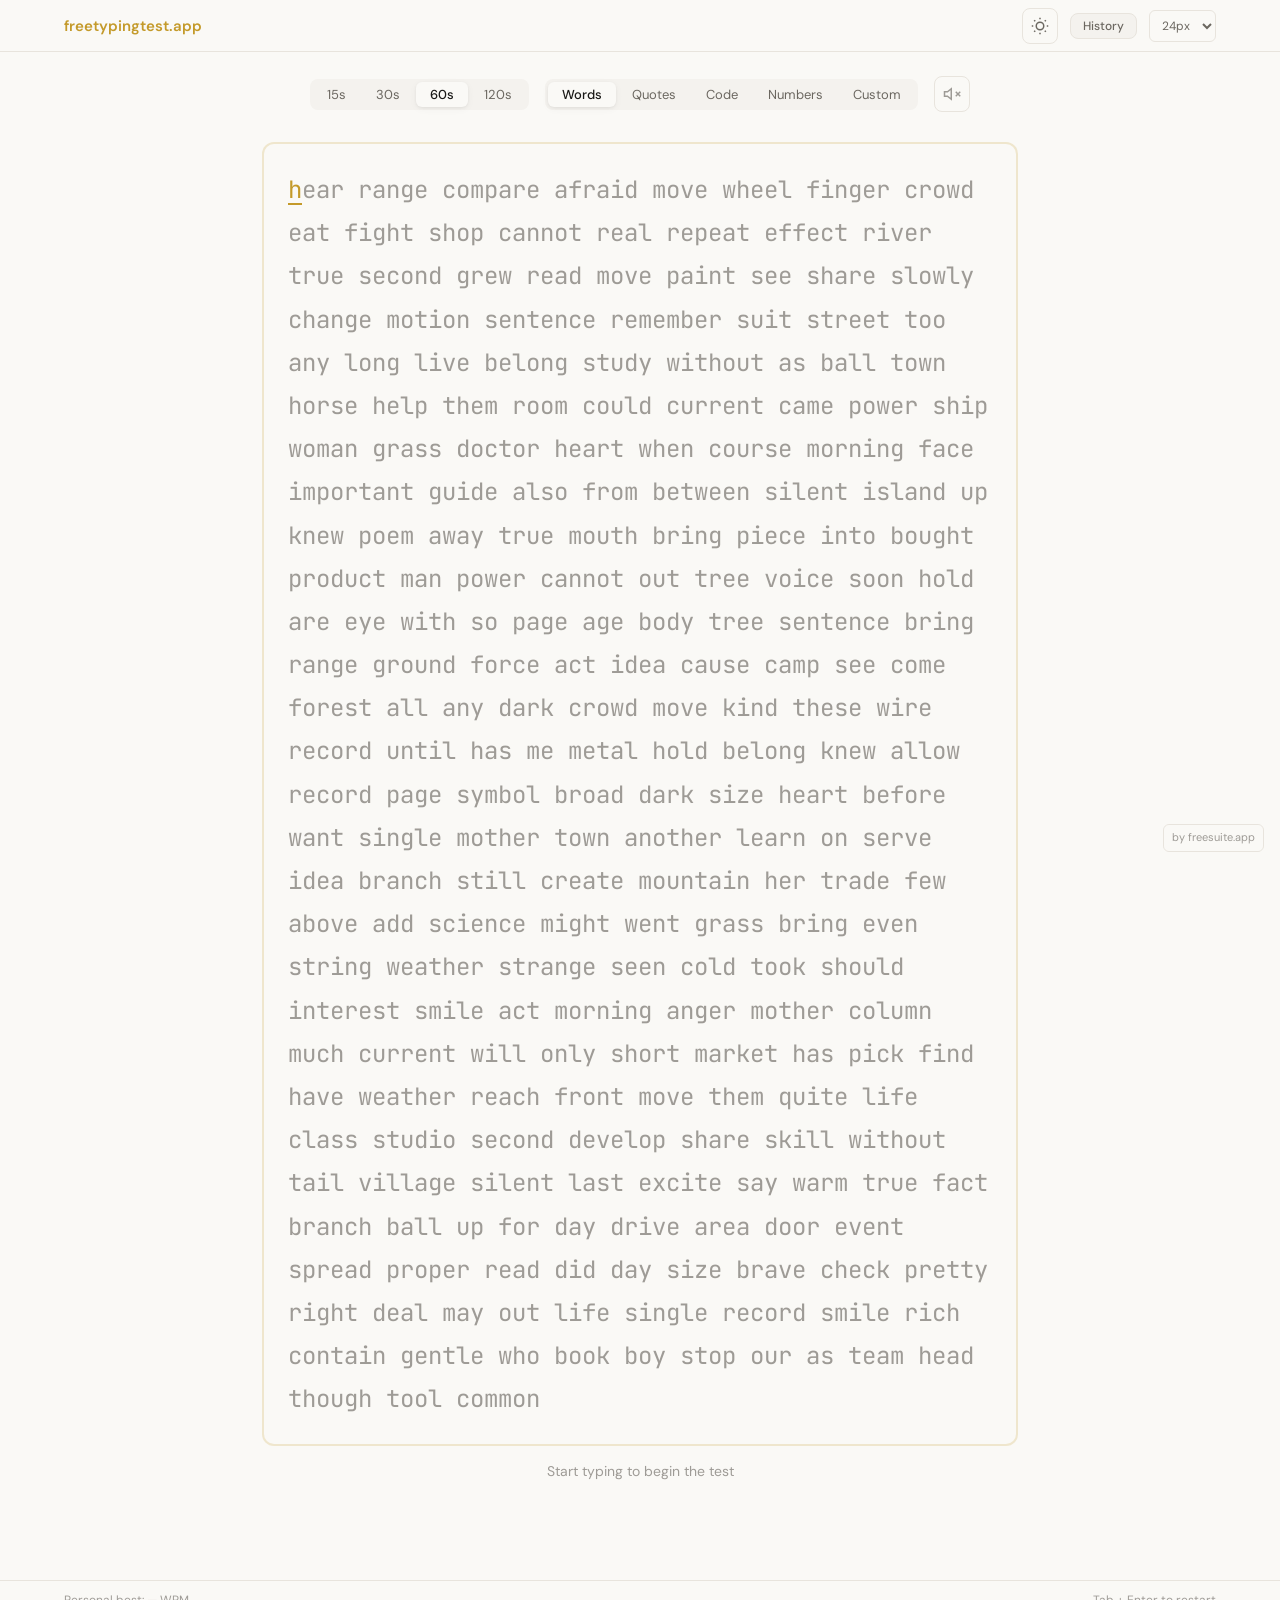
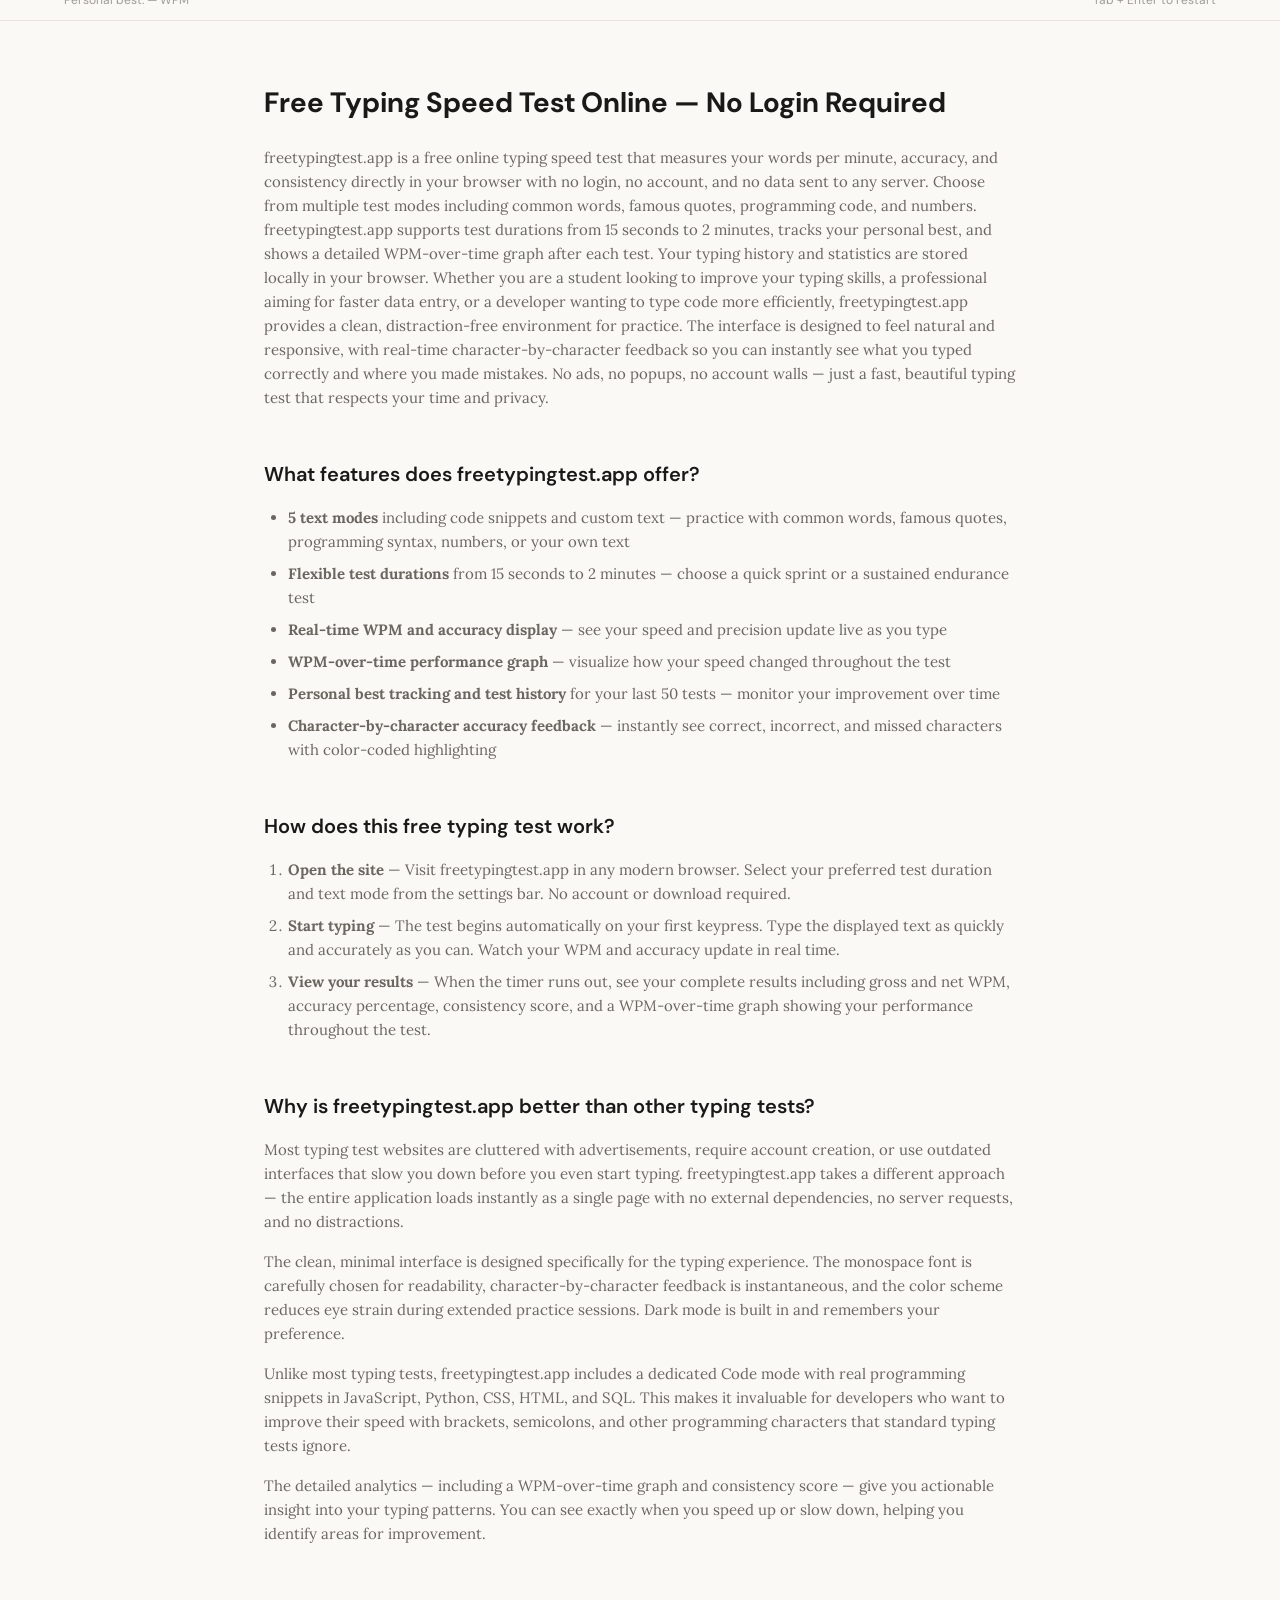
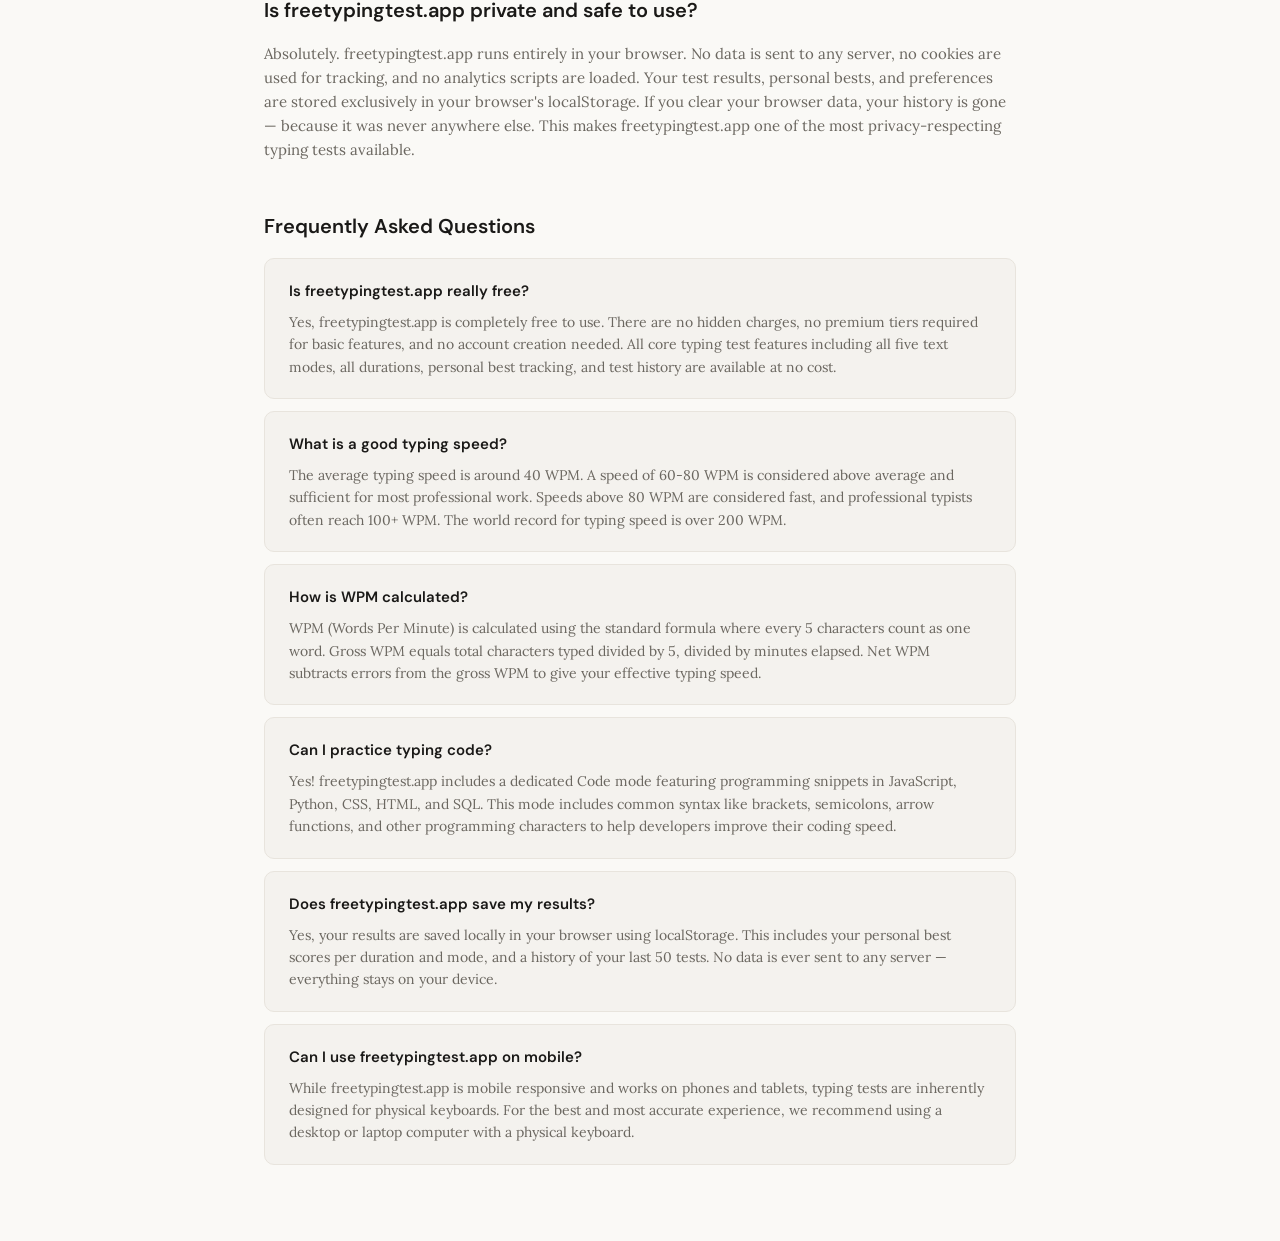
==== index.html @ 7c699f8e "Build freetypingtest.app — free typing speed test web app Complete single-page typing test app with:" ====
<!DOCTYPE html>
<html lang="en">
<head>
<meta charset="UTF-8">
<meta name="viewport" content="width=device-width, initial-scale=1.0">
<title>Free Typing Speed Test Online - No Login Required | freetypingtest.app</title>
<meta name="description" content="Free online typing speed test. Measure WPM, accuracy, and consistency. Multiple modes, detailed stats. No login, no tracking. freetypingtest.app">
<meta name="theme-color" content="#C49A2A">
<meta property="og:title" content="Free Typing Speed Test Online | freetypingtest.app">
<meta property="og:description" content="Free online typing speed test. Measure WPM, accuracy, and consistency. Multiple modes, detailed stats. No login, no tracking.">
<meta property="og:image" content="/og-image.svg">
<meta property="og:url" content="https://freetypingtest.app">
<meta property="og:type" content="website">
<meta name="twitter:card" content="summary_large_image">
<link rel="canonical" href="https://freetypingtest.app">
<link rel="manifest" href="/manifest.json">
<link rel="preconnect" href="https://fonts.googleapis.com">
<link rel="preconnect" href="https://fonts.gstatic.com" crossorigin>
<link href="https://fonts.googleapis.com/css2?family=DM+Sans:wght@400;500;600;700&family=JetBrains+Mono:wght@400;500&family=Lora:wght@400;500;600&display=swap" rel="stylesheet">
<link rel="stylesheet" href="style.css">
<script type="application/ld+json">
{
  "@context": "https://schema.org",
  "@type": "SoftwareApplication",
  "name": "freetypingtest.app",
  "applicationCategory": "EducationalApplication",
  "operatingSystem": "Web",
  "offers": { "@type": "Offer", "price": "0", "priceCurrency": "USD" },
  "description": "Free online typing speed test. Measure WPM, accuracy, and consistency. Multiple modes, detailed stats. No login, no tracking.",
  "url": "https://freetypingtest.app"
}
</script>
<script type="application/ld+json">
{
  "@context": "https://schema.org",
  "@type": "FAQPage",
  "mainEntity": [
    {
      "@type": "Question",
      "name": "Is freetypingtest.app really free?",
      "acceptedAnswer": {
        "@type": "Answer",
        "text": "Yes, freetypingtest.app is completely free to use. There are no hidden charges, no premium tiers required for basic features, and no account creation needed. All core typing test features including all five text modes, all durations, personal best tracking, and test history are available at no cost."
      }
    },
    {
      "@type": "Question",
      "name": "What is a good typing speed?",
      "acceptedAnswer": {
        "@type": "Answer",
        "text": "The average typing speed is around 40 WPM. A speed of 60-80 WPM is considered above average and sufficient for most professional work. Speeds above 80 WPM are considered fast, and professional typists often reach 100+ WPM. The world record for typing speed is over 200 WPM."
      }
    },
    {
      "@type": "Question",
      "name": "How is WPM calculated?",
      "acceptedAnswer": {
        "@type": "Answer",
        "text": "WPM (Words Per Minute) is calculated using the standard formula where every 5 characters count as one word. Gross WPM equals total characters typed divided by 5, divided by minutes elapsed. Net WPM subtracts errors from the gross WPM to give your effective typing speed."
      }
    },
    {
      "@type": "Question",
      "name": "Can I practice typing code?",
      "acceptedAnswer": {
        "@type": "Answer",
        "text": "Yes! freetypingtest.app includes a dedicated Code mode featuring programming snippets in JavaScript, Python, CSS, HTML, and SQL. This mode includes common syntax like brackets, semicolons, arrow functions, and other programming characters to help developers improve their coding speed."
      }
    },
    {
      "@type": "Question",
      "name": "Does freetypingtest.app save my results?",
      "acceptedAnswer": {
        "@type": "Answer",
        "text": "Yes, your results are saved locally in your browser using localStorage. This includes your personal best scores per duration and mode, and a history of your last 50 tests. No data is ever sent to any server — everything stays on your device."
      }
    },
    {
      "@type": "Question",
      "name": "Can I use freetypingtest.app on mobile?",
      "acceptedAnswer": {
        "@type": "Answer",
        "text": "While freetypingtest.app is mobile responsive and works on phones and tablets, typing tests are inherently designed for physical keyboards. For the best and most accurate experience, we recommend using a desktop or laptop computer with a physical keyboard."
      }
    }
  ]
}
</script>
<script type="application/ld+json">
{
  "@context": "https://schema.org",
  "@type": "BreadcrumbList",
  "itemListElement": [
    { "@type": "ListItem", "position": 1, "name": "Home", "item": "https://freetypingtest.app" }
  ]
}
</script>
</head>
<body>
<!-- Header -->
<header class="header">
  <div class="header-inner">
    <div class="header-left">
      <span class="brand">freetypingtest.app</span>
    </div>
    <div class="header-right">
      <button class="theme-toggle" id="themeToggle" aria-label="Toggle dark mode">
        <svg class="icon-sun" width="18" height="18" viewBox="0 0 24 24" fill="none" stroke="currentColor" stroke-width="2"><circle cx="12" cy="12" r="5"/><line x1="12" y1="1" x2="12" y2="3"/><line x1="12" y1="21" x2="12" y2="23"/><line x1="4.22" y1="4.22" x2="5.64" y2="5.64"/><line x1="18.36" y1="18.36" x2="19.78" y2="19.78"/><line x1="1" y1="12" x2="3" y2="12"/><line x1="21" y1="12" x2="23" y2="12"/><line x1="4.22" y1="19.78" x2="5.64" y2="18.36"/><line x1="18.36" y1="5.64" x2="19.78" y2="4.22"/></svg>
        <svg class="icon-moon" width="18" height="18" viewBox="0 0 24 24" fill="none" stroke="currentColor" stroke-width="2"><path d="M21 12.79A9 9 0 1 1 11.21 3 7 7 0 0 0 21 12.79z"/></svg>
      </button>
      <button class="btn btn-secondary btn-sm" id="historyBtn">History</button>
      <div class="font-size-selector">
        <select id="fontSizeSelect" aria-label="Font size">
          <option value="18">18px</option>
          <option value="24" selected>24px</option>
          <option value="30">30px</option>
        </select>
      </div>
    </div>
  </div>
</header>

<!-- Main App -->
<main class="main-app" id="mainApp">
  <!-- Test Screen -->
  <div class="test-screen" id="testScreen">
    <!-- Settings Bar -->
    <div class="settings-bar">
      <div class="settings-row">
        <div class="segmented-control" id="durationControl" data-setting="duration">
          <button class="seg-btn" data-value="15">15s</button>
          <button class="seg-btn" data-value="30">30s</button>
          <button class="seg-btn active" data-value="60">60s</button>
          <button class="seg-btn" data-value="120">120s</button>
        </div>
        <div class="segmented-control" id="modeControl" data-setting="mode">
          <button class="seg-btn active" data-value="words">Words</button>
          <button class="seg-btn" data-value="quotes">Quotes</button>
          <button class="seg-btn" data-value="code">Code</button>
          <button class="seg-btn" data-value="numbers">Numbers</button>
          <button class="seg-btn" data-value="custom">Custom</button>
        </div>
        <button class="sound-toggle" id="soundToggle" aria-label="Toggle sound">
          <svg class="icon-sound-off" width="18" height="18" viewBox="0 0 24 24" fill="none" stroke="currentColor" stroke-width="2"><polygon points="11 5 6 9 2 9 2 15 6 15 11 19 11 5"/><line x1="23" y1="9" x2="17" y2="15"/><line x1="17" y1="9" x2="23" y2="15"/></svg>
          <svg class="icon-sound-on" width="18" height="18" viewBox="0 0 24 24" fill="none" stroke="currentColor" stroke-width="2"><polygon points="11 5 6 9 2 9 2 15 6 15 11 19 11 5"/><path d="M19.07 4.93a10 10 0 0 1 0 14.14"/><path d="M15.54 8.46a5 5 0 0 1 0 7.07"/></svg>
        </button>
      </div>
    </div>

    <!-- Custom Text Input -->
    <div class="custom-text-area" id="customTextArea" style="display:none">
      <textarea id="customTextInput" placeholder="Paste or type your custom text here..." rows="4"></textarea>
      <button class="btn btn-primary btn-sm" id="customStartBtn">Start with Custom Text</button>
    </div>

    <!-- Typing Area -->
    <div class="typing-container" id="typingContainer">
      <div class="typing-area" id="typingArea" tabindex="0">
        <div class="text-display" id="textDisplay"></div>
        <div class="focus-hint" id="focusHint">Click here or start typing</div>
      </div>
      <input type="text" id="hiddenInput" class="hidden-input" autocomplete="off" autocorrect="off" autocapitalize="off" spellcheck="false">
    </div>

    <!-- Start Prompt -->
    <div class="start-prompt" id="startPrompt">Start typing to begin the test</div>

    <!-- Live Stats -->
    <div class="live-stats" id="liveStats">
      <div class="live-stat">
        <span class="live-stat-value" id="liveWpm">0</span>
        <span class="live-stat-label">WPM</span>
      </div>
      <div class="live-stat">
        <span class="live-stat-value" id="liveAccuracy">100</span>
        <span class="live-stat-label">Accuracy</span>
      </div>
      <div class="live-stat">
        <span class="live-stat-value" id="liveTimer">60</span>
        <span class="live-stat-label">Time</span>
      </div>
    </div>
  </div>

  <!-- Results Screen -->
  <div class="results-screen" id="resultsScreen" style="display:none">
    <div class="results-inner">
      <div class="results-main">
        <span class="results-wpm" id="resultsWpm">0</span>
        <span class="results-wpm-label">words per minute</span>
      </div>
      <div class="personal-best-indicator" id="personalBestIndicator" style="display:none"></div>
      <div class="stats-grid">
        <div class="stat-card">
          <span class="stat-value" id="resultNetWpm">0</span>
          <span class="stat-label">Net WPM</span>
        </div>
        <div class="stat-card">
          <span class="stat-value" id="resultAccuracy">0%</span>
          <span class="stat-label">Accuracy</span>
        </div>
        <div class="stat-card">
          <span class="stat-value" id="resultCorrect">0</span>
          <span class="stat-label">Correct</span>
        </div>
        <div class="stat-card">
          <span class="stat-value" id="resultIncorrect">0</span>
          <span class="stat-label">Incorrect</span>
        </div>
        <div class="stat-card">
          <span class="stat-value" id="resultConsistency">0%</span>
          <span class="stat-label">Consistency</span>
        </div>
        <div class="stat-card">
          <span class="stat-value" id="resultDurationMode">60s · Words</span>
          <span class="stat-label">Duration · Mode</span>
        </div>
      </div>
      <div class="chart-container">
        <div class="chart-title">WPM Over Time</div>
        <svg id="wpmChart" class="wpm-chart" viewBox="0 0 600 200"></svg>
      </div>
      <div id="upgrade-prompt" class="upgrade-prompt">
        <div class="upgrade-title">&#128274; Advanced Typing Analytics</div>
        <div class="upgrade-desc">Track your progress over time with detailed charts, per-key heatmaps, speed curves, and personalized practice lessons</div>
        <a class="upgrade-link" href="https://freesuite.app" target="_blank" rel="noopener">Unlock with freesuite.app · $2.88/mo</a>
      </div>
      <div class="results-actions">
        <button class="btn btn-primary" id="restartBtn">Restart</button>
        <button class="btn btn-secondary" id="shareBtn">Share Result</button>
        <button class="btn btn-secondary" id="viewHistoryBtn">View History</button>
      </div>
      <div class="restart-hint">Press Tab + Enter to restart</div>
    </div>
  </div>
</main>

<!-- History Drawer -->
<div class="history-overlay" id="historyOverlay"></div>
<div class="history-drawer" id="historyDrawer">
  <div class="drawer-header">
    <h2 class="drawer-title">History</h2>
    <button class="drawer-close" id="drawerClose" aria-label="Close">&times;</button>
  </div>
  <div class="drawer-tabs">
    <button class="drawer-tab active" data-tab="history">History</button>
    <button class="drawer-tab" data-tab="stats">Statistics</button>
  </div>
  <div class="drawer-content">
    <div class="drawer-panel" id="historyPanel">
      <div class="summary-stats" id="summaryStats"></div>
      <div class="history-list" id="historyList"></div>
      <button class="btn btn-secondary btn-sm clear-history-btn" id="clearHistoryBtn">Clear History</button>
    </div>
    <div class="drawer-panel" id="statsPanel" style="display:none">
      <div class="stats-dashboard" id="statsDashboard"></div>
    </div>
  </div>
</div>

<!-- Mobile Banner -->
<div class="mobile-banner" id="mobileBanner" style="display:none">
  <span>For the best experience, use a physical keyboard</span>
  <button class="mobile-banner-close" id="mobileBannerClose">&times;</button>
</div>

<!-- Toast -->
<div class="toast-container" id="toastContainer"></div>

<!-- Footer -->
<footer class="footer">
  <div class="footer-inner">
    <span class="footer-left" id="footerBest">Personal best: — WPM</span>
    <span class="footer-right">Tab + Enter to restart</span>
  </div>
</footer>

<!-- Suite Badge -->
<a class="suite-badge" href="https://freesuite.app" target="_blank" rel="noopener">by freesuite.app</a>

<!-- SEO Content -->
<section class="seo-content">
  <div class="seo-inner">
    <h1>Free Typing Speed Test Online — No Login Required</h1>
    <p>freetypingtest.app is a free online typing speed test that measures your words per minute, accuracy, and consistency directly in your browser with no login, no account, and no data sent to any server. Choose from multiple test modes including common words, famous quotes, programming code, and numbers. freetypingtest.app supports test durations from 15 seconds to 2 minutes, tracks your personal best, and shows a detailed WPM-over-time graph after each test. Your typing history and statistics are stored locally in your browser. Whether you are a student looking to improve your typing skills, a professional aiming for faster data entry, or a developer wanting to type code more efficiently, freetypingtest.app provides a clean, distraction-free environment for practice. The interface is designed to feel natural and responsive, with real-time character-by-character feedback so you can instantly see what you typed correctly and where you made mistakes. No ads, no popups, no account walls — just a fast, beautiful typing test that respects your time and privacy.</p>

    <h2>What features does freetypingtest.app offer?</h2>
    <ul>
      <li><strong>5 text modes</strong> including code snippets and custom text — practice with common words, famous quotes, programming syntax, numbers, or your own text</li>
      <li><strong>Flexible test durations</strong> from 15 seconds to 2 minutes — choose a quick sprint or a sustained endurance test</li>
      <li><strong>Real-time WPM and accuracy display</strong> — see your speed and precision update live as you type</li>
      <li><strong>WPM-over-time performance graph</strong> — visualize how your speed changed throughout the test</li>
      <li><strong>Personal best tracking and test history</strong> for your last 50 tests — monitor your improvement over time</li>
      <li><strong>Character-by-character accuracy feedback</strong> — instantly see correct, incorrect, and missed characters with color-coded highlighting</li>
    </ul>

    <h2>How does this free typing test work?</h2>
    <ol>
      <li><strong>Open the site</strong> — Visit freetypingtest.app in any modern browser. Select your preferred test duration and text mode from the settings bar. No account or download required.</li>
      <li><strong>Start typing</strong> — The test begins automatically on your first keypress. Type the displayed text as quickly and accurately as you can. Watch your WPM and accuracy update in real time.</li>
      <li><strong>View your results</strong> — When the timer runs out, see your complete results including gross and net WPM, accuracy percentage, consistency score, and a WPM-over-time graph showing your performance throughout the test.</li>
    </ol>

    <h2>Why is freetypingtest.app better than other typing tests?</h2>
    <p>Most typing test websites are cluttered with advertisements, require account creation, or use outdated interfaces that slow you down before you even start typing. freetypingtest.app takes a different approach — the entire application loads instantly as a single page with no external dependencies, no server requests, and no distractions.</p>
    <p>The clean, minimal interface is designed specifically for the typing experience. The monospace font is carefully chosen for readability, character-by-character feedback is instantaneous, and the color scheme reduces eye strain during extended practice sessions. Dark mode is built in and remembers your preference.</p>
    <p>Unlike most typing tests, freetypingtest.app includes a dedicated Code mode with real programming snippets in JavaScript, Python, CSS, HTML, and SQL. This makes it invaluable for developers who want to improve their speed with brackets, semicolons, and other programming characters that standard typing tests ignore.</p>
    <p>The detailed analytics — including a WPM-over-time graph and consistency score — give you actionable insight into your typing patterns. You can see exactly when you speed up or slow down, helping you identify areas for improvement.</p>

    <h2>Is freetypingtest.app private and safe to use?</h2>
    <p>Absolutely. freetypingtest.app runs entirely in your browser. No data is sent to any server, no cookies are used for tracking, and no analytics scripts are loaded. Your test results, personal bests, and preferences are stored exclusively in your browser's localStorage. If you clear your browser data, your history is gone — because it was never anywhere else. This makes freetypingtest.app one of the most privacy-respecting typing tests available.</p>

    <h2>Frequently Asked Questions</h2>
    <div class="faq-list">
      <div class="faq-item">
        <h3>Is freetypingtest.app really free?</h3>
        <p>Yes, freetypingtest.app is completely free to use. There are no hidden charges, no premium tiers required for basic features, and no account creation needed. All core typing test features including all five text modes, all durations, personal best tracking, and test history are available at no cost.</p>
      </div>
      <div class="faq-item">
        <h3>What is a good typing speed?</h3>
        <p>The average typing speed is around 40 WPM. A speed of 60-80 WPM is considered above average and sufficient for most professional work. Speeds above 80 WPM are considered fast, and professional typists often reach 100+ WPM. The world record for typing speed is over 200 WPM.</p>
      </div>
      <div class="faq-item">
        <h3>How is WPM calculated?</h3>
        <p>WPM (Words Per Minute) is calculated using the standard formula where every 5 characters count as one word. Gross WPM equals total characters typed divided by 5, divided by minutes elapsed. Net WPM subtracts errors from the gross WPM to give your effective typing speed.</p>
      </div>
      <div class="faq-item">
        <h3>Can I practice typing code?</h3>
        <p>Yes! freetypingtest.app includes a dedicated Code mode featuring programming snippets in JavaScript, Python, CSS, HTML, and SQL. This mode includes common syntax like brackets, semicolons, arrow functions, and other programming characters to help developers improve their coding speed.</p>
      </div>
      <div class="faq-item">
        <h3>Does freetypingtest.app save my results?</h3>
        <p>Yes, your results are saved locally in your browser using localStorage. This includes your personal best scores per duration and mode, and a history of your last 50 tests. No data is ever sent to any server — everything stays on your device.</p>
      </div>
      <div class="faq-item">
        <h3>Can I use freetypingtest.app on mobile?</h3>
        <p>While freetypingtest.app is mobile responsive and works on phones and tablets, typing tests are inherently designed for physical keyboards. For the best and most accurate experience, we recommend using a desktop or laptop computer with a physical keyboard.</p>
      </div>
    </div>
  </div>
</section>

<script src="app.js"></script>
</body>
</html>
---- style.css ----
/* === CSS Variables === */
:root {
  --bg: #faf9f6;
  --surface: #f4f2ee;
  --border: #e8e4dd;
  --text-primary: #1a1917;
  --text-secondary: #6b6760;
  --text-muted: #9e9b96;
  --accent: #C49A2A;
  --accent-hover: #A8831F;
  --accent-text: #ffffff;
  --destructive: #c0392b;
  --shadow: 0 1px 3px rgba(0,0,0,0.06), 0 2px 8px rgba(0,0,0,0.04);
  --success: #27ae60;
  --char-correct: #1a1917;
  --char-incorrect: #c0392b;
  --char-incorrect-bg: rgba(192, 57, 43, 0.08);
  --char-current: #C49A2A;
  --char-upcoming: #9e9b96;
  --char-completed: #c8c5c0;
}

[data-theme="dark"] {
  --bg: #141412;
  --surface: #1e1c1a;
  --border: #2e2b27;
  --text-primary: #f0ede8;
  --text-secondary: #9e9b96;
  --text-muted: #6b6760;
  --accent: #D4A835;
  --accent-hover: #C49A2A;
  --accent-text: #ffffff;
  --shadow: 0 1px 3px rgba(0,0,0,0.3), 0 2px 8px rgba(0,0,0,0.2);
  --success: #2ecc71;
  --char-correct: #f0ede8;
  --char-incorrect: #e74c3c;
  --char-incorrect-bg: rgba(231, 76, 60, 0.12);
  --char-current: #D4A835;
  --char-upcoming: #6b6760;
  --char-completed: #3a3835;
}

/* === Reset & Base === */
*, *::before, *::after {
  box-sizing: border-box;
  margin: 0;
  padding: 0;
}

html {
  font-size: 15px;
  line-height: 1.6;
  -webkit-text-size-adjust: 100%;
}

body {
  font-family: "Lora", serif;
  background: var(--bg);
  color: var(--text-primary);
  min-height: 100vh;
  transition: background 0.15s ease, color 0.15s ease;
  overflow-x: hidden;
}

/* === Scrollbar === */
::-webkit-scrollbar { width: 8px; }
::-webkit-scrollbar-track { background: var(--bg); }
::-webkit-scrollbar-thumb { background: var(--border); border-radius: 4px; }
::-webkit-scrollbar-thumb:hover { background: var(--text-muted); }

/* === Header === */
.header {
  height: 52px;
  border-bottom: 1px solid var(--border);
  background: var(--bg);
  position: fixed;
  top: 0;
  left: 0;
  right: 0;
  z-index: 100;
}

.header-inner {
  max-width: 1200px;
  margin: 0 auto;
  padding: 0 24px;
  height: 100%;
  display: flex;
  align-items: center;
  justify-content: space-between;
}

.brand {
  font-family: "DM Sans", sans-serif;
  font-size: 15px;
  font-weight: 600;
  color: var(--accent);
  user-select: none;
}

.header-right {
  display: flex;
  align-items: center;
  gap: 12px;
}

/* === Buttons === */
.btn {
  font-family: "DM Sans", sans-serif;
  font-size: 13px;
  font-weight: 500;
  border: none;
  cursor: pointer;
  border-radius: 8px;
  padding: 8px 16px;
  transition: all 0.15s ease;
  line-height: 1;
}

.btn-primary {
  background: var(--accent);
  color: var(--accent-text);
}
.btn-primary:hover { background: var(--accent-hover); }

.btn-secondary {
  background: var(--surface);
  color: var(--text-secondary);
  border: 1px solid var(--border);
}
.btn-secondary:hover { background: var(--border); }

.btn-sm { padding: 6px 12px; font-size: 12px; }

/* === Theme Toggle === */
.theme-toggle {
  background: none;
  border: 1px solid var(--border);
  border-radius: 8px;
  width: 36px;
  height: 36px;
  display: flex;
  align-items: center;
  justify-content: center;
  cursor: pointer;
  color: var(--text-secondary);
  transition: all 0.15s ease;
}
.theme-toggle:hover { background: var(--surface); color: var(--text-primary); }
.icon-moon { display: none; }
[data-theme="dark"] .icon-sun { display: none; }
[data-theme="dark"] .icon-moon { display: block; }

/* === Font Size Selector === */
.font-size-selector select {
  font-family: "DM Sans", sans-serif;
  font-size: 12px;
  padding: 6px 8px;
  border: 1px solid var(--border);
  border-radius: 6px;
  background: var(--bg);
  color: var(--text-secondary);
  cursor: pointer;
  appearance: auto;
}

/* === Sound Toggle === */
.sound-toggle {
  background: none;
  border: 1px solid var(--border);
  border-radius: 8px;
  width: 36px;
  height: 36px;
  display: flex;
  align-items: center;
  justify-content: center;
  cursor: pointer;
  color: var(--text-muted);
  transition: all 0.15s ease;
}
.sound-toggle:hover { color: var(--text-secondary); background: var(--surface); }
.sound-toggle.active { color: var(--accent); }
.icon-sound-on { display: none; }
.sound-toggle.active .icon-sound-off { display: none; }
.sound-toggle.active .icon-sound-on { display: block; }

/* === Main App === */
.main-app {
  margin-top: 52px;
  min-height: calc(100vh - 52px - 40px);
  display: flex;
  align-items: center;
  justify-content: center;
}

/* === Test Screen === */
.test-screen {
  width: 100%;
  max-width: 800px;
  margin: 0 auto;
  padding: 24px;
  display: flex;
  flex-direction: column;
  align-items: center;
}

/* === Settings Bar === */
.settings-bar {
  width: 100%;
  margin-bottom: 32px;
}

.settings-row {
  display: flex;
  align-items: center;
  justify-content: center;
  gap: 16px;
  flex-wrap: wrap;
}

.segmented-control {
  display: flex;
  background: var(--surface);
  border-radius: 8px;
  padding: 3px;
  gap: 2px;
}

.seg-btn {
  font-family: "DM Sans", sans-serif;
  font-size: 13px;
  color: var(--text-secondary);
  background: none;
  border: none;
  padding: 6px 14px;
  border-radius: 6px;
  cursor: pointer;
  transition: all 0.15s ease;
  white-space: nowrap;
  line-height: 1;
}
.seg-btn:hover { color: var(--text-primary); }
.seg-btn.active {
  background: var(--bg);
  color: var(--text-primary);
  box-shadow: var(--shadow);
  font-weight: 500;
}

/* === Custom Text Area === */
.custom-text-area {
  width: 100%;
  max-width: 800px;
  margin-bottom: 24px;
  display: flex;
  flex-direction: column;
  gap: 12px;
  align-items: center;
}

.custom-text-area textarea {
  width: 100%;
  padding: 16px;
  font-family: "JetBrains Mono", monospace;
  font-size: 14px;
  border: 1px solid var(--border);
  border-radius: 10px;
  background: var(--surface);
  color: var(--text-primary);
  resize: vertical;
  line-height: 1.6;
}
.custom-text-area textarea:focus {
  outline: none;
  border-color: var(--accent);
}

/* === Typing Area === */
.typing-container {
  width: 100%;
  position: relative;
}

.typing-area {
  width: 100%;
  min-height: 200px;
  position: relative;
  overflow: hidden;
  cursor: text;
  border-radius: 10px;
  padding: 24px;
  transition: box-shadow 0.15s ease;
}

.typing-area.focused {
  box-shadow: 0 0 0 2px rgba(196, 154, 42, 0.2);
}

.text-display {
  font-family: "JetBrains Mono", monospace;
  font-size: 24px;
  line-height: 1.8;
  position: relative;
  transition: transform 0.2s ease;
  user-select: none;
}

.text-display .char {
  position: relative;
  display: inline;
  transition: color 0.05s ease;
}

.char.upcoming { color: var(--char-upcoming); }
.char.correct { color: var(--char-correct); }
.char.incorrect { color: var(--char-incorrect); background: var(--char-incorrect-bg); border-radius: 2px; }
.char.completed { color: var(--char-completed); }
.char.current { color: var(--char-current); }
.char.current::after {
  content: '';
  position: absolute;
  bottom: 0;
  left: 0;
  width: 100%;
  height: 2px;
  background: var(--char-current);
  animation: blink 1s step-end infinite;
}

.char.extra { color: var(--char-incorrect); background: var(--char-incorrect-bg); border-radius: 2px; }

@keyframes blink {
  0%, 100% { opacity: 1; }
  50% { opacity: 0; }
}

.focus-hint {
  position: absolute;
  top: 50%;
  left: 50%;
  transform: translate(-50%, -50%);
  font-family: "DM Sans", sans-serif;
  font-size: 14px;
  color: var(--text-muted);
  pointer-events: none;
  display: none;
}

.typing-area:not(.focused) .focus-hint {
  display: block;
}

.typing-area:not(.focused) .text-display {
  filter: blur(4px);
  opacity: 0.5;
}

.hidden-input {
  position: absolute;
  left: -9999px;
  top: 0;
  width: 1px;
  height: 1px;
  opacity: 0;
}

/* === Start Prompt === */
.start-prompt {
  font-family: "DM Sans", sans-serif;
  font-size: 14px;
  color: var(--text-muted);
  margin-top: 16px;
  animation: pulse 2s ease-in-out infinite;
}

@keyframes pulse {
  0%, 100% { opacity: 1; }
  50% { opacity: 0.5; }
}

/* === Live Stats === */
.live-stats {
  display: flex;
  gap: 48px;
  margin-top: 24px;
  opacity: 0;
  transition: opacity 0.15s ease;
}

.live-stats.visible { opacity: 1; }

.live-stat {
  text-align: center;
}

.live-stat-value {
  font-family: "DM Sans", sans-serif;
  font-size: 16px;
  font-weight: 600;
  color: var(--text-secondary);
  display: block;
}

.live-stat-label {
  font-family: "DM Sans", sans-serif;
  font-size: 12px;
  color: var(--text-muted);
}

/* === Results Screen === */
.results-screen {
  width: 100%;
  min-height: calc(100vh - 52px - 40px);
  display: flex;
  align-items: center;
  justify-content: center;
}

.results-inner {
  max-width: 800px;
  width: 100%;
  padding: 48px 24px;
  text-align: center;
}

.results-main { margin-bottom: 32px; }

.results-wpm {
  font-family: "DM Sans", sans-serif;
  font-size: 72px;
  font-weight: 700;
  color: var(--accent);
  display: block;
  line-height: 1;
}

.results-wpm-label {
  font-family: "DM Sans", sans-serif;
  font-size: 14px;
  color: var(--text-muted);
}

.personal-best-indicator {
  font-family: "DM Sans", sans-serif;
  font-size: 16px;
  color: var(--accent);
  margin-bottom: 24px;
}

/* === Stats Grid === */
.stats-grid {
  display: grid;
  grid-template-columns: repeat(3, 1fr);
  gap: 16px;
  margin-bottom: 32px;
}

.stat-card {
  background: var(--surface);
  border: 1px solid var(--border);
  border-radius: 10px;
  padding: 20px 16px;
  text-align: center;
}

.stat-value {
  font-family: "DM Sans", sans-serif;
  font-size: 24px;
  font-weight: 700;
  color: var(--text-primary);
  display: block;
}

.stat-label {
  font-family: "DM Sans", sans-serif;
  font-size: 12px;
  color: var(--text-muted);
  margin-top: 4px;
}

/* === WPM Chart === */
.chart-container {
  margin-bottom: 32px;
}

.chart-title {
  font-family: "DM Sans", sans-serif;
  font-size: 13px;
  font-weight: 500;
  color: var(--text-secondary);
  margin-bottom: 12px;
}

.wpm-chart {
  width: 100%;
  max-width: 600px;
  height: auto;
  display: block;
  margin: 0 auto;
}

/* === Upgrade Prompt === */
.upgrade-prompt {
  text-align: center;
  margin-bottom: 32px;
  padding: 20px;
  border: 1px solid var(--border);
  border-radius: 10px;
  background: var(--surface);
}

.upgrade-title {
  font-family: "DM Sans", sans-serif;
  font-size: 13px;
  font-weight: 500;
  color: var(--text-secondary);
  margin-bottom: 8px;
}

.upgrade-desc {
  font-family: "DM Sans", sans-serif;
  font-size: 12px;
  color: var(--text-muted);
  margin-bottom: 8px;
}

.upgrade-link {
  font-family: "DM Sans", sans-serif;
  font-size: 12px;
  color: var(--accent);
  cursor: pointer;
  text-decoration: none;
}
.upgrade-link:hover { text-decoration: underline; }

/* === Results Actions === */
.results-actions {
  display: flex;
  justify-content: center;
  gap: 12px;
  margin-bottom: 12px;
}

.restart-hint {
  font-family: "DM Sans", sans-serif;
  font-size: 12px;
  color: var(--text-muted);
}

/* === History Drawer === */
.history-overlay {
  position: fixed;
  top: 0;
  left: 0;
  right: 0;
  bottom: 0;
  background: rgba(0,0,0,0.4);
  z-index: 200;
  opacity: 0;
  pointer-events: none;
  transition: opacity 0.15s ease;
}
.history-overlay.open { opacity: 1; pointer-events: auto; }

.history-drawer {
  position: fixed;
  top: 0;
  right: -360px;
  width: 360px;
  height: 100vh;
  background: var(--bg);
  border-left: 1px solid var(--border);
  z-index: 201;
  transition: right 0.2s ease;
  display: flex;
  flex-direction: column;
}
.history-drawer.open { right: 0; }

.drawer-header {
  display: flex;
  align-items: center;
  justify-content: space-between;
  padding: 16px 20px;
  border-bottom: 1px solid var(--border);
}

.drawer-title {
  font-family: "DM Sans", sans-serif;
  font-size: 16px;
  font-weight: 600;
  color: var(--text-primary);
}

.drawer-close {
  background: none;
  border: none;
  font-size: 24px;
  color: var(--text-muted);
  cursor: pointer;
  line-height: 1;
}
.drawer-close:hover { color: var(--text-primary); }

.drawer-tabs {
  display: flex;
  border-bottom: 1px solid var(--border);
}

.drawer-tab {
  flex: 1;
  font-family: "DM Sans", sans-serif;
  font-size: 13px;
  font-weight: 500;
  color: var(--text-muted);
  background: none;
  border: none;
  padding: 12px;
  cursor: pointer;
  border-bottom: 2px solid transparent;
  transition: all 0.15s ease;
}
.drawer-tab.active {
  color: var(--accent);
  border-bottom-color: var(--accent);
}

.drawer-content {
  flex: 1;
  overflow-y: auto;
  padding: 20px;
}

.summary-stats {
  display: grid;
  grid-template-columns: repeat(2, 1fr);
  gap: 12px;
  margin-bottom: 20px;
}

.summary-stat {
  background: var(--surface);
  border: 1px solid var(--border);
  border-radius: 8px;
  padding: 12px;
  text-align: center;
}

.summary-stat-value {
  font-family: "DM Sans", sans-serif;
  font-size: 20px;
  font-weight: 700;
  color: var(--text-primary);
  display: block;
}

.summary-stat-label {
  font-family: "DM Sans", sans-serif;
  font-size: 11px;
  color: var(--text-muted);
}

.history-list {
  display: flex;
  flex-direction: column;
  gap: 8px;
  margin-bottom: 16px;
}

.history-item {
  display: flex;
  align-items: center;
  justify-content: space-between;
  padding: 12px 16px;
  background: var(--surface);
  border: 1px solid var(--border);
  border-radius: 8px;
}

.history-item-left {
  display: flex;
  flex-direction: column;
}

.history-item-wpm {
  font-family: "DM Sans", sans-serif;
  font-size: 16px;
  font-weight: 600;
  color: var(--text-primary);
}

.history-item-meta {
  font-family: "DM Sans", sans-serif;
  font-size: 11px;
  color: var(--text-muted);
}

.history-item-right {
  text-align: right;
}

.history-item-accuracy {
  font-family: "DM Sans", sans-serif;
  font-size: 13px;
  color: var(--text-secondary);
}

.history-item-date {
  font-family: "DM Sans", sans-serif;
  font-size: 11px;
  color: var(--text-muted);
}

.clear-history-btn {
  width: 100%;
}

.history-empty {
  font-family: "DM Sans", sans-serif;
  font-size: 13px;
  color: var(--text-muted);
  text-align: center;
  padding: 32px 0;
}

/* === Stats Dashboard === */
.stats-dashboard {
  display: flex;
  flex-direction: column;
  gap: 16px;
}

.stats-row {
  display: grid;
  grid-template-columns: repeat(2, 1fr);
  gap: 12px;
}

/* === Toast === */
.toast-container {
  position: fixed;
  bottom: 64px;
  left: 50%;
  transform: translateX(-50%);
  z-index: 300;
  display: flex;
  flex-direction: column;
  gap: 8px;
}

.toast {
  font-family: "DM Sans", sans-serif;
  font-size: 13px;
  padding: 12px 20px;
  background: var(--text-primary);
  color: var(--bg);
  border-radius: 8px;
  box-shadow: var(--shadow);
  animation: toastIn 0.15s ease, toastOut 0.15s ease 2.5s forwards;
  white-space: nowrap;
}

@keyframes toastIn {
  from { opacity: 0; transform: translateY(8px); }
  to { opacity: 1; transform: translateY(0); }
}
@keyframes toastOut {
  from { opacity: 1; }
  to { opacity: 0; }
}

/* === Footer === */
.footer {
  height: 40px;
  border-top: 1px solid var(--border);
  background: var(--bg);
}

.footer-inner {
  max-width: 1200px;
  margin: 0 auto;
  padding: 0 24px;
  height: 100%;
  display: flex;
  align-items: center;
  justify-content: space-between;
  font-family: "DM Sans", sans-serif;
  font-size: 12px;
  color: var(--text-muted);
}

/* === Suite Badge === */
.suite-badge {
  position: fixed;
  bottom: 48px;
  right: 16px;
  font-family: "DM Sans", sans-serif;
  font-size: 11px;
  color: var(--text-muted);
  text-decoration: none;
  z-index: 50;
  padding: 4px 8px;
  background: var(--bg);
  border: 1px solid var(--border);
  border-radius: 6px;
}
.suite-badge:hover { color: var(--accent); border-color: var(--accent); }

/* === Mobile Banner === */
.mobile-banner {
  position: fixed;
  bottom: 0;
  left: 0;
  right: 0;
  background: var(--surface);
  border-top: 1px solid var(--border);
  padding: 12px 20px;
  font-family: "DM Sans", sans-serif;
  font-size: 13px;
  color: var(--text-secondary);
  display: flex;
  align-items: center;
  justify-content: space-between;
  z-index: 150;
}

.mobile-banner-close {
  background: none;
  border: none;
  font-size: 20px;
  color: var(--text-muted);
  cursor: pointer;
}

/* === SEO Content === */
.seo-content {
  border-top: 1px solid var(--border);
  background: var(--bg);
}

.seo-inner {
  max-width: 800px;
  margin: 0 auto;
  padding: 64px 24px;
}

.seo-content h1 {
  font-family: "DM Sans", sans-serif;
  font-size: 28px;
  font-weight: 700;
  color: var(--text-primary);
  margin-bottom: 24px;
  line-height: 1.3;
}

.seo-content h2 {
  font-family: "DM Sans", sans-serif;
  font-size: 20px;
  font-weight: 600;
  color: var(--text-primary);
  margin-top: 48px;
  margin-bottom: 16px;
}

.seo-content p {
  color: var(--text-secondary);
  margin-bottom: 16px;
  font-size: 15px;
}

.seo-content ul, .seo-content ol {
  color: var(--text-secondary);
  padding-left: 24px;
  margin-bottom: 16px;
}

.seo-content li {
  margin-bottom: 8px;
  font-size: 15px;
}

.faq-list { margin-top: 16px; }

.faq-item {
  border: 1px solid var(--border);
  border-radius: 10px;
  padding: 20px 24px;
  margin-bottom: 12px;
  background: var(--surface);
}

.faq-item h3 {
  font-family: "DM Sans", sans-serif;
  font-size: 15px;
  font-weight: 600;
  color: var(--text-primary);
  margin-bottom: 8px;
}

.faq-item p {
  margin-bottom: 0;
  font-size: 14px;
}

/* === Mobile === */
@media (max-width: 768px) {
  .header-inner { padding: 0 16px; }

  .text-display { font-size: 18px !important; }

  .settings-row {
    flex-direction: column;
    gap: 8px;
  }

  .segmented-control { width: 100%; justify-content: center; }

  .stats-grid { grid-template-columns: repeat(2, 1fr); }

  .results-wpm { font-size: 56px; }

  .history-drawer {
    width: 100%;
    right: -100%;
  }

  .main-app {
    min-height: calc(100vh - 52px - 40px);
    align-items: flex-start;
    padding-top: 24px;
  }

  .test-screen { padding: 16px; }

  .results-inner { padding: 32px 16px; }

  .seo-inner { padding: 48px 16px; }
}
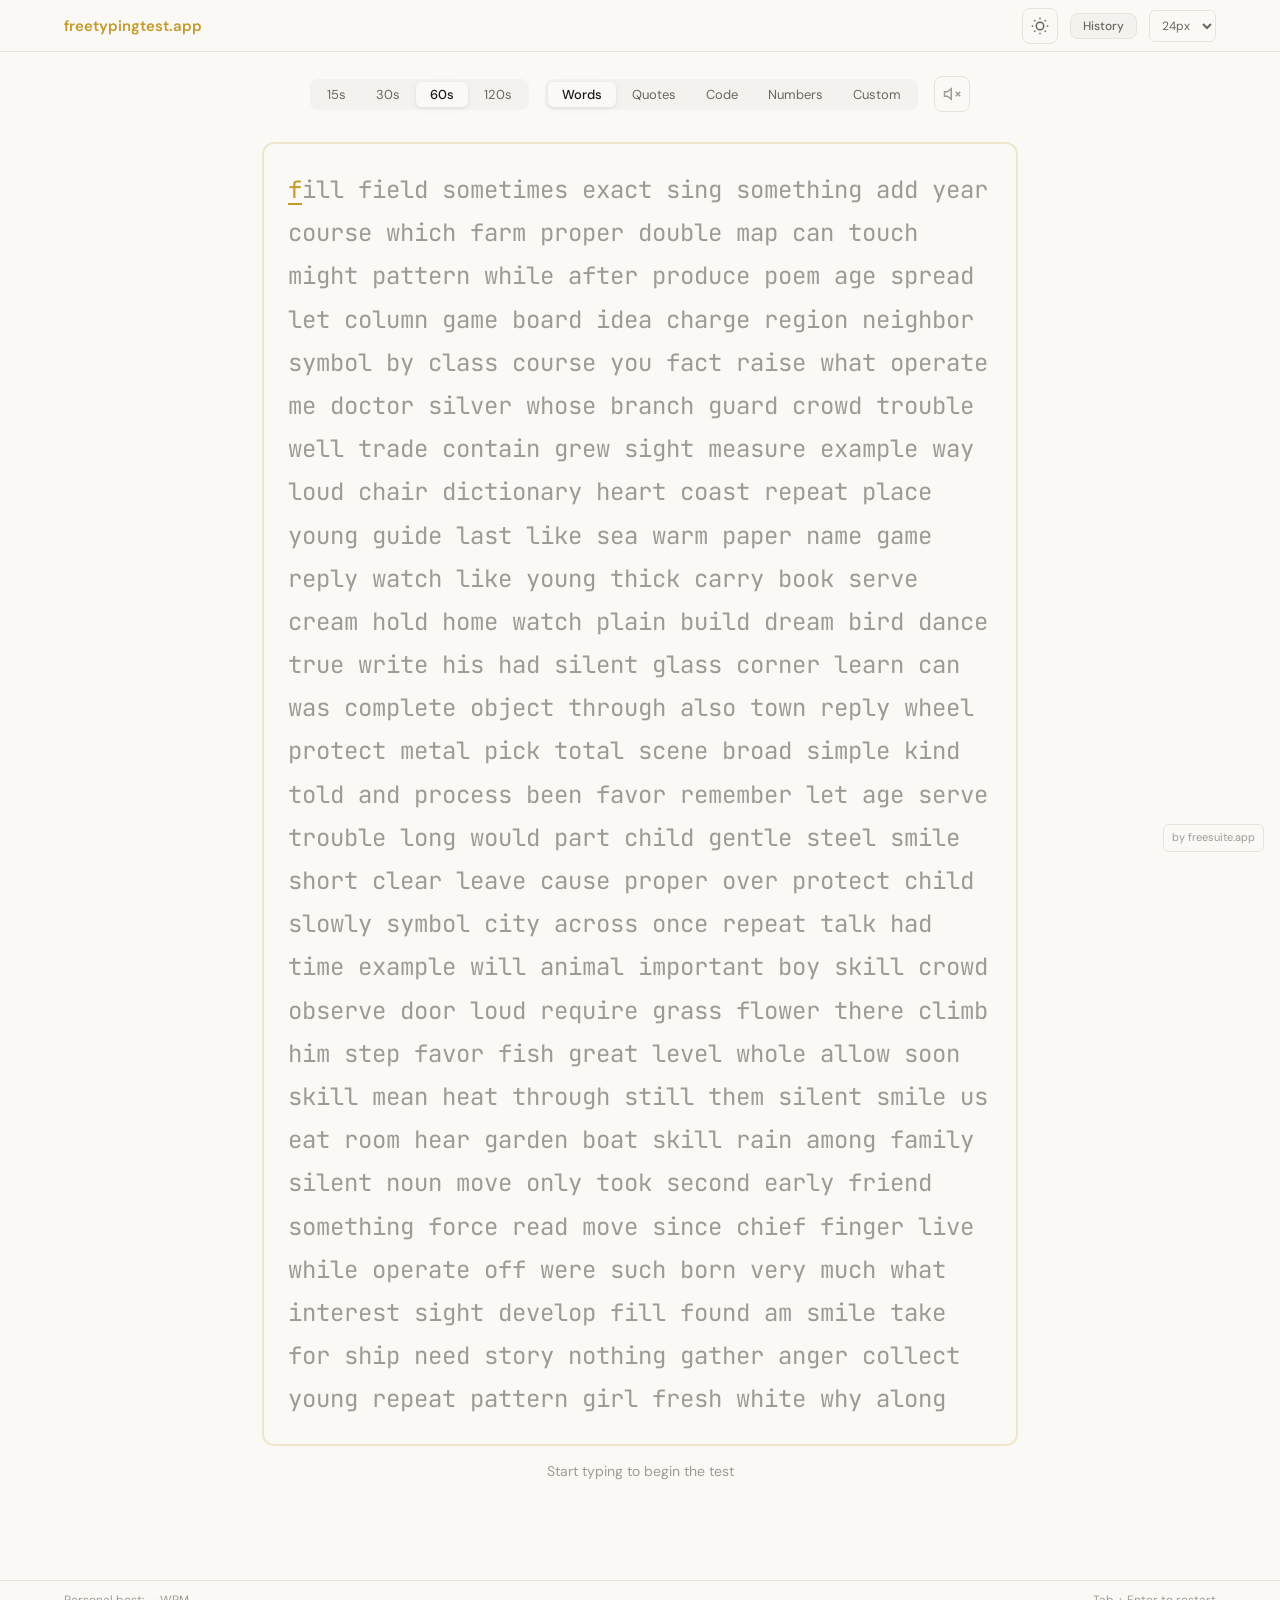
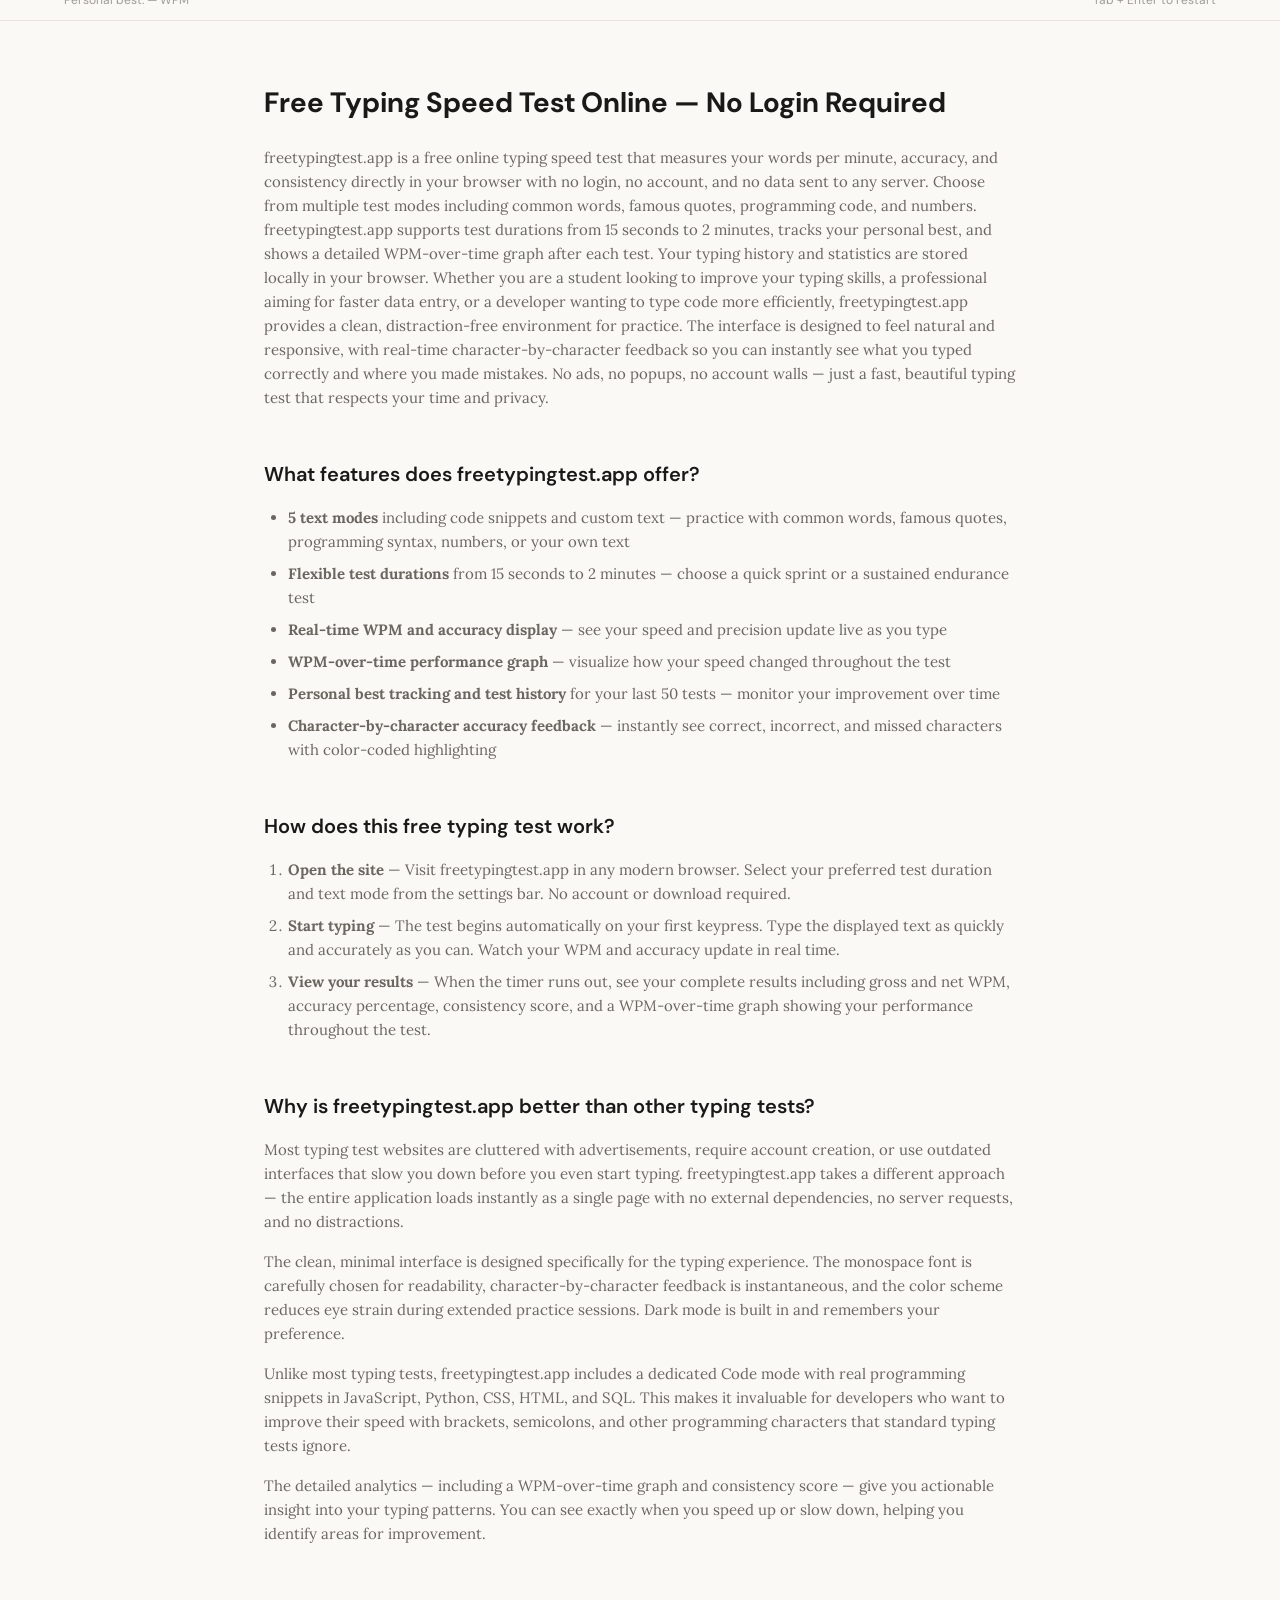
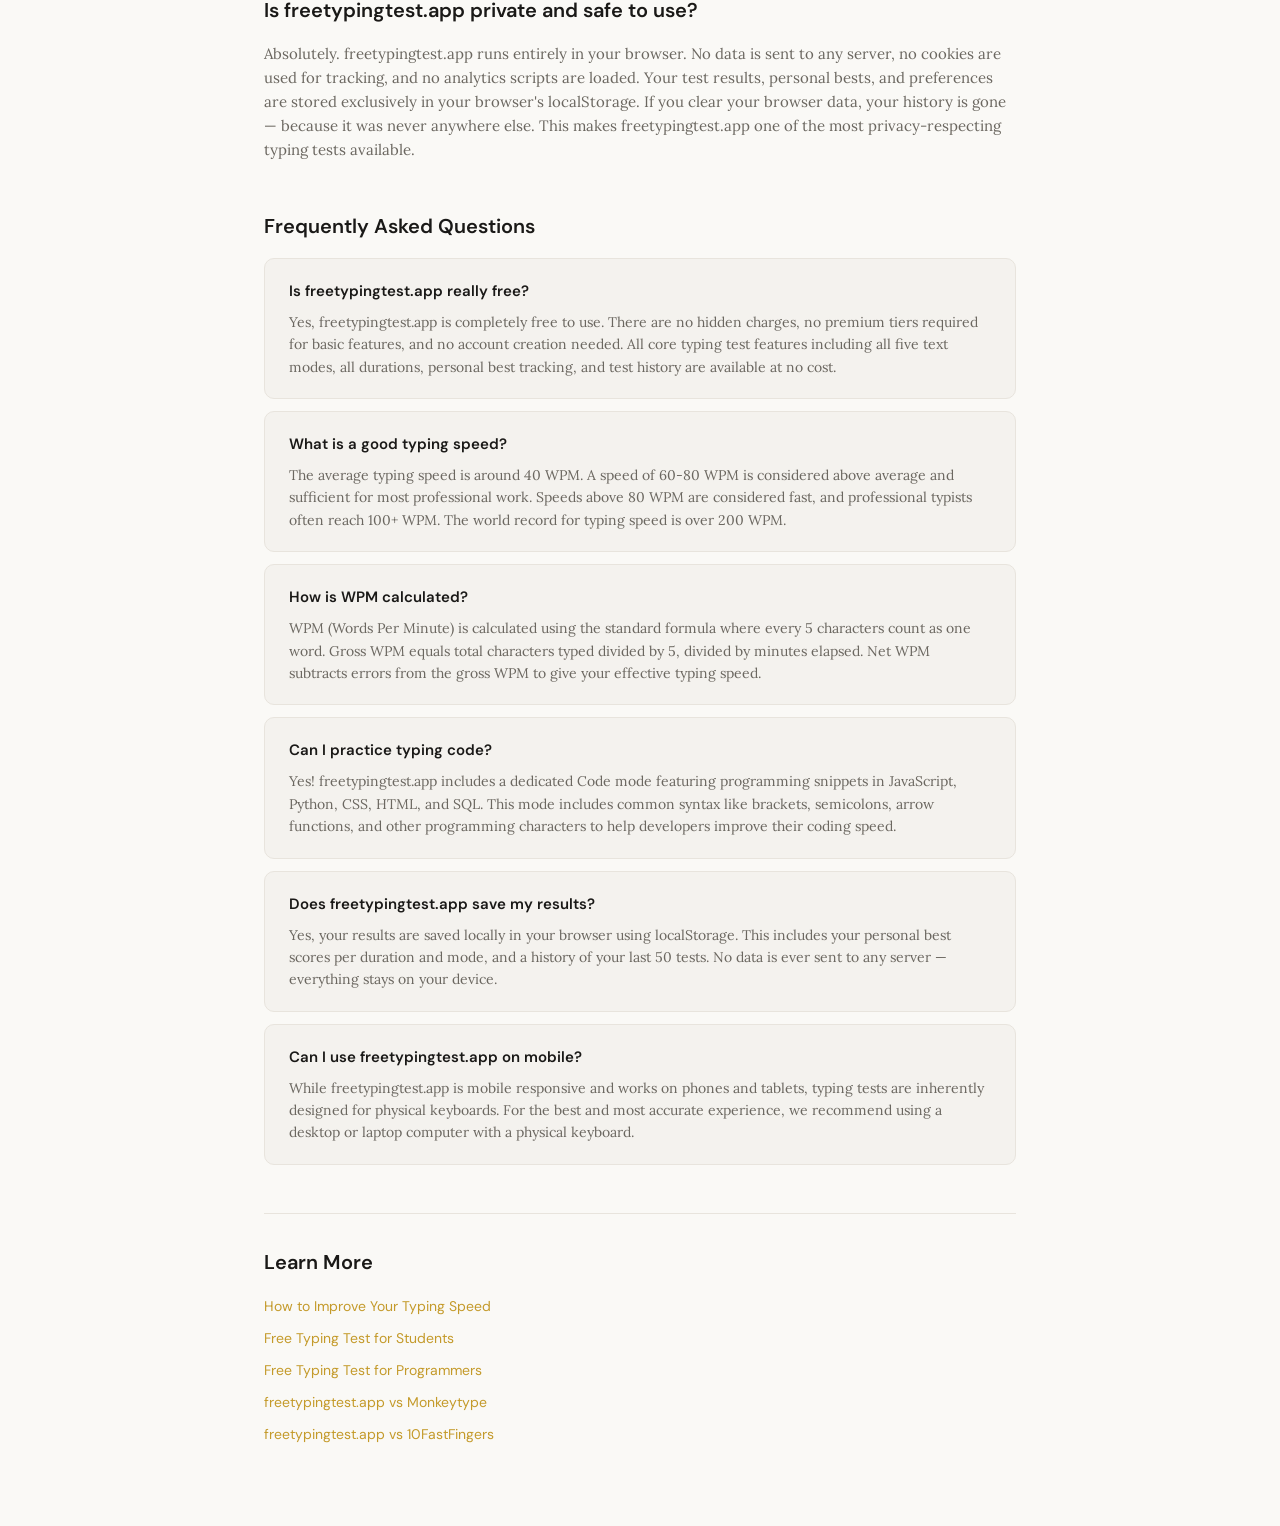
==== commit b61e3819: "Add 5 SEO landing pages and update supporting files Landing pages created: - vs-monkeytype.html: Hon" ====
--- a/index.html
+++ b/index.html
@@ -337,6 +337,17 @@
         <p>While freetypingtest.app is mobile responsive and works on phones and tablets, typing tests are inherently designed for physical keyboards. For the best and most accurate experience, we recommend using a desktop or laptop computer with a physical keyboard.</p>
       </div>
     </div>
+
+    <div class="faq-list" style="margin-top:48px;padding-top:32px;border-top:1px solid var(--border)">
+      <h2 style="margin-top:0">Learn More</h2>
+      <ul style="list-style:none;padding:0">
+        <li style="margin-bottom:8px"><a href="/how-to-improve-typing-speed.html" style="color:var(--accent);text-decoration:none;font-family:'DM Sans',sans-serif;font-size:14px">How to Improve Your Typing Speed</a></li>
+        <li style="margin-bottom:8px"><a href="/typing-test-for-students.html" style="color:var(--accent);text-decoration:none;font-family:'DM Sans',sans-serif;font-size:14px">Free Typing Test for Students</a></li>
+        <li style="margin-bottom:8px"><a href="/typing-test-for-programmers.html" style="color:var(--accent);text-decoration:none;font-family:'DM Sans',sans-serif;font-size:14px">Free Typing Test for Programmers</a></li>
+        <li style="margin-bottom:8px"><a href="/vs-monkeytype.html" style="color:var(--accent);text-decoration:none;font-family:'DM Sans',sans-serif;font-size:14px">freetypingtest.app vs Monkeytype</a></li>
+        <li style="margin-bottom:8px"><a href="/vs-10fastfingers.html" style="color:var(--accent);text-decoration:none;font-family:'DM Sans',sans-serif;font-size:14px">freetypingtest.app vs 10FastFingers</a></li>
+      </ul>
+    </div>
   </div>
 </section>
 
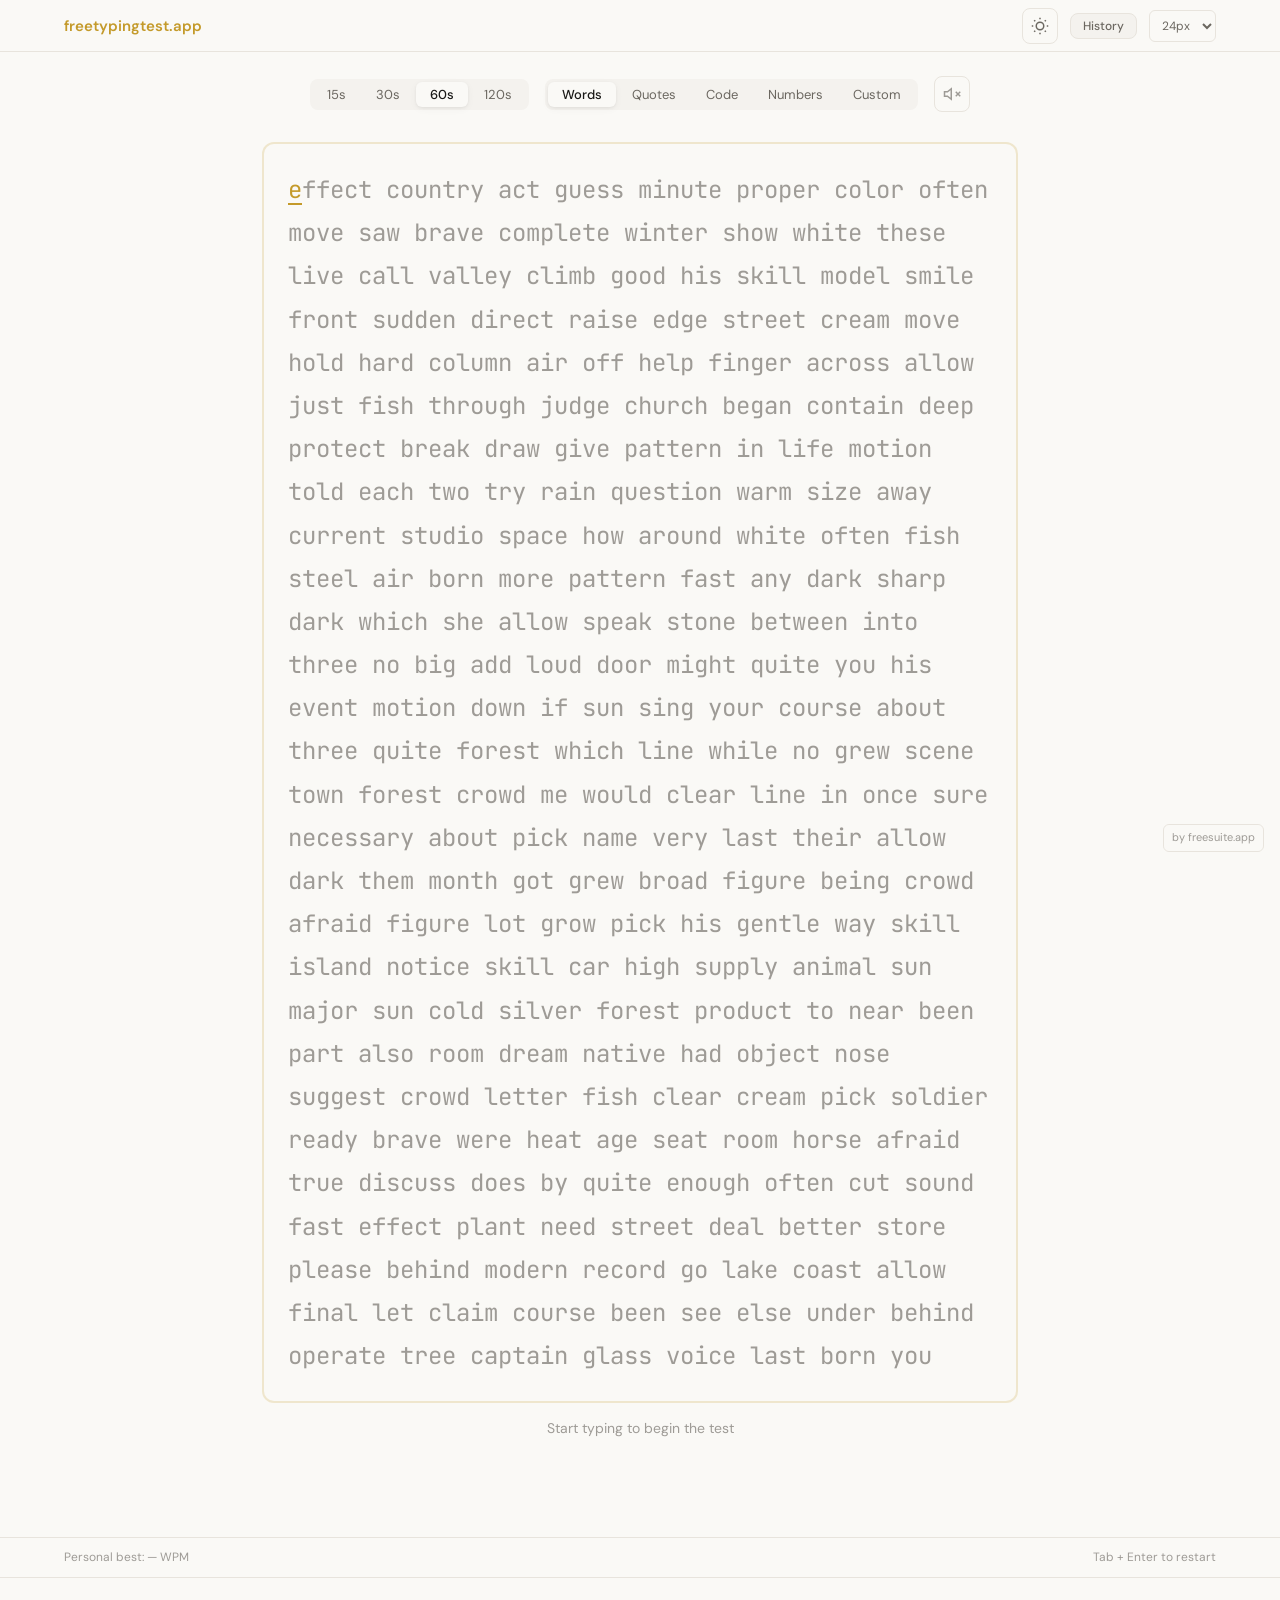
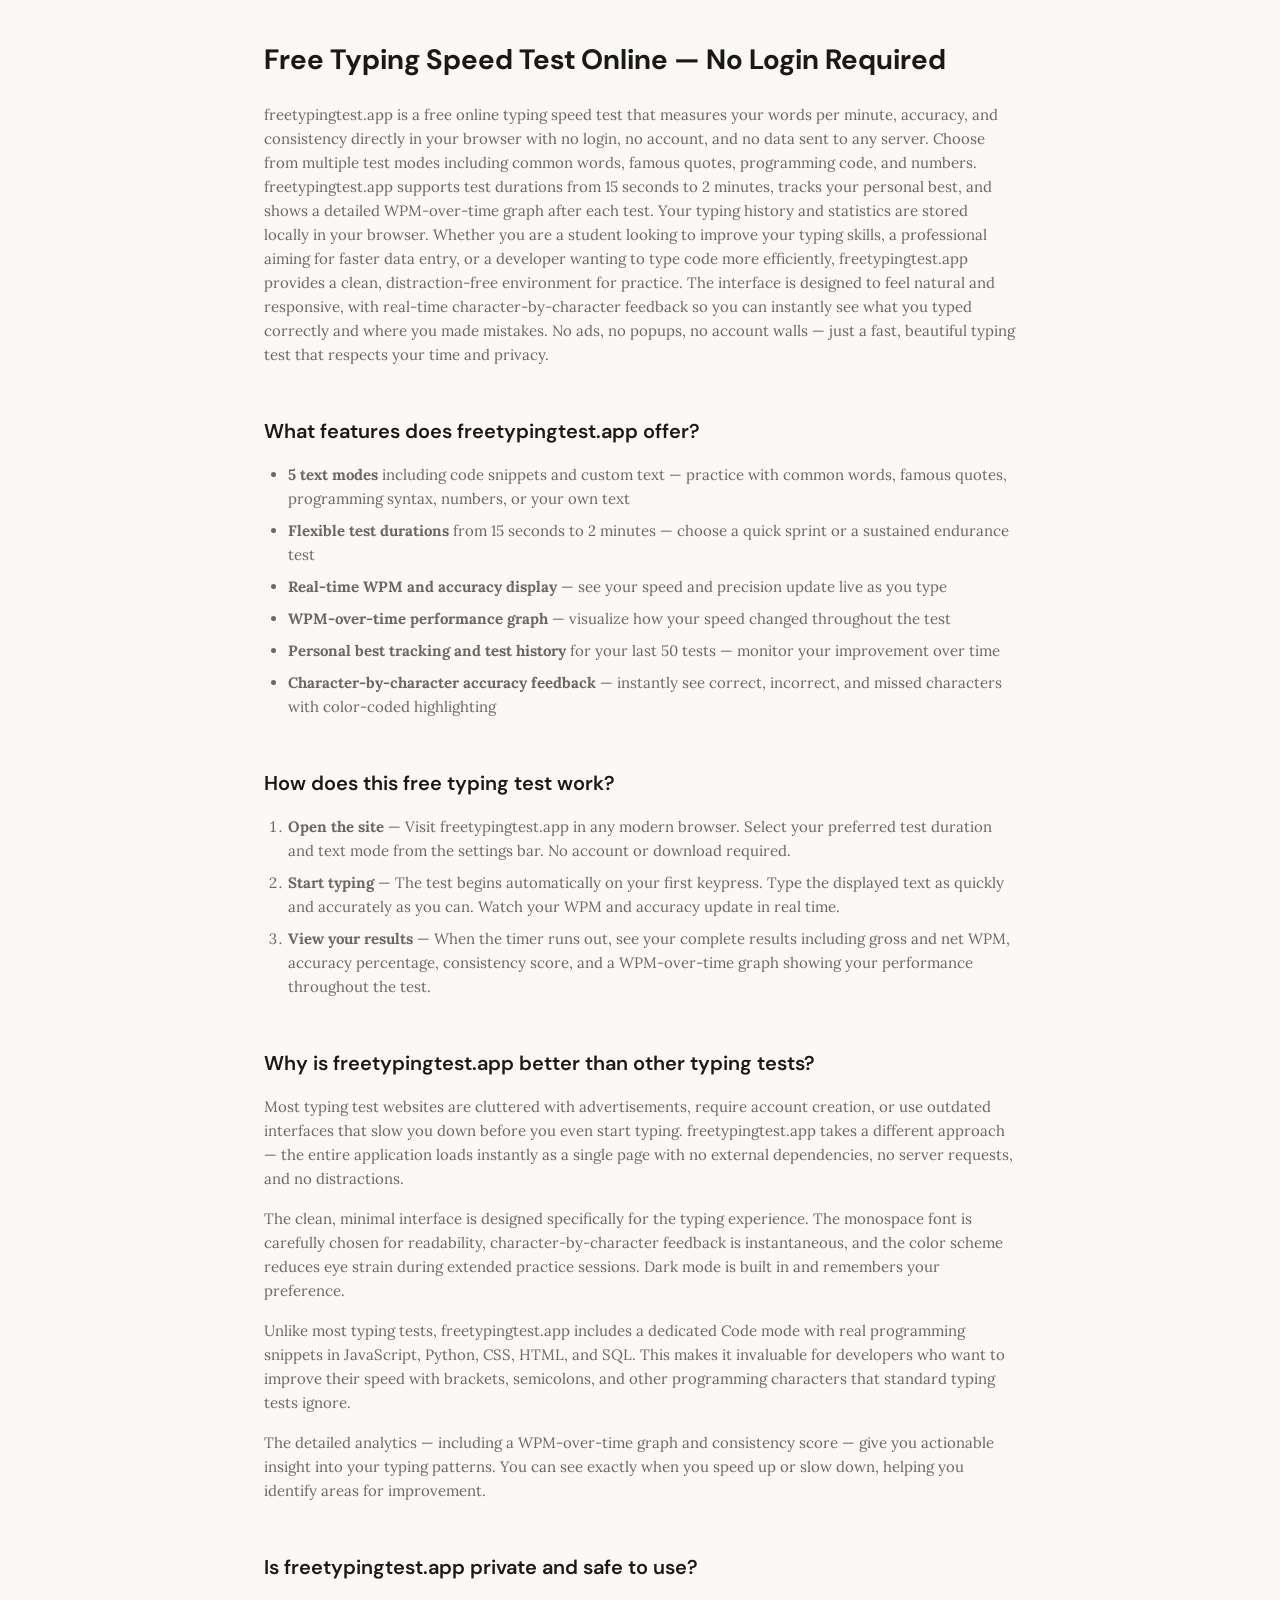
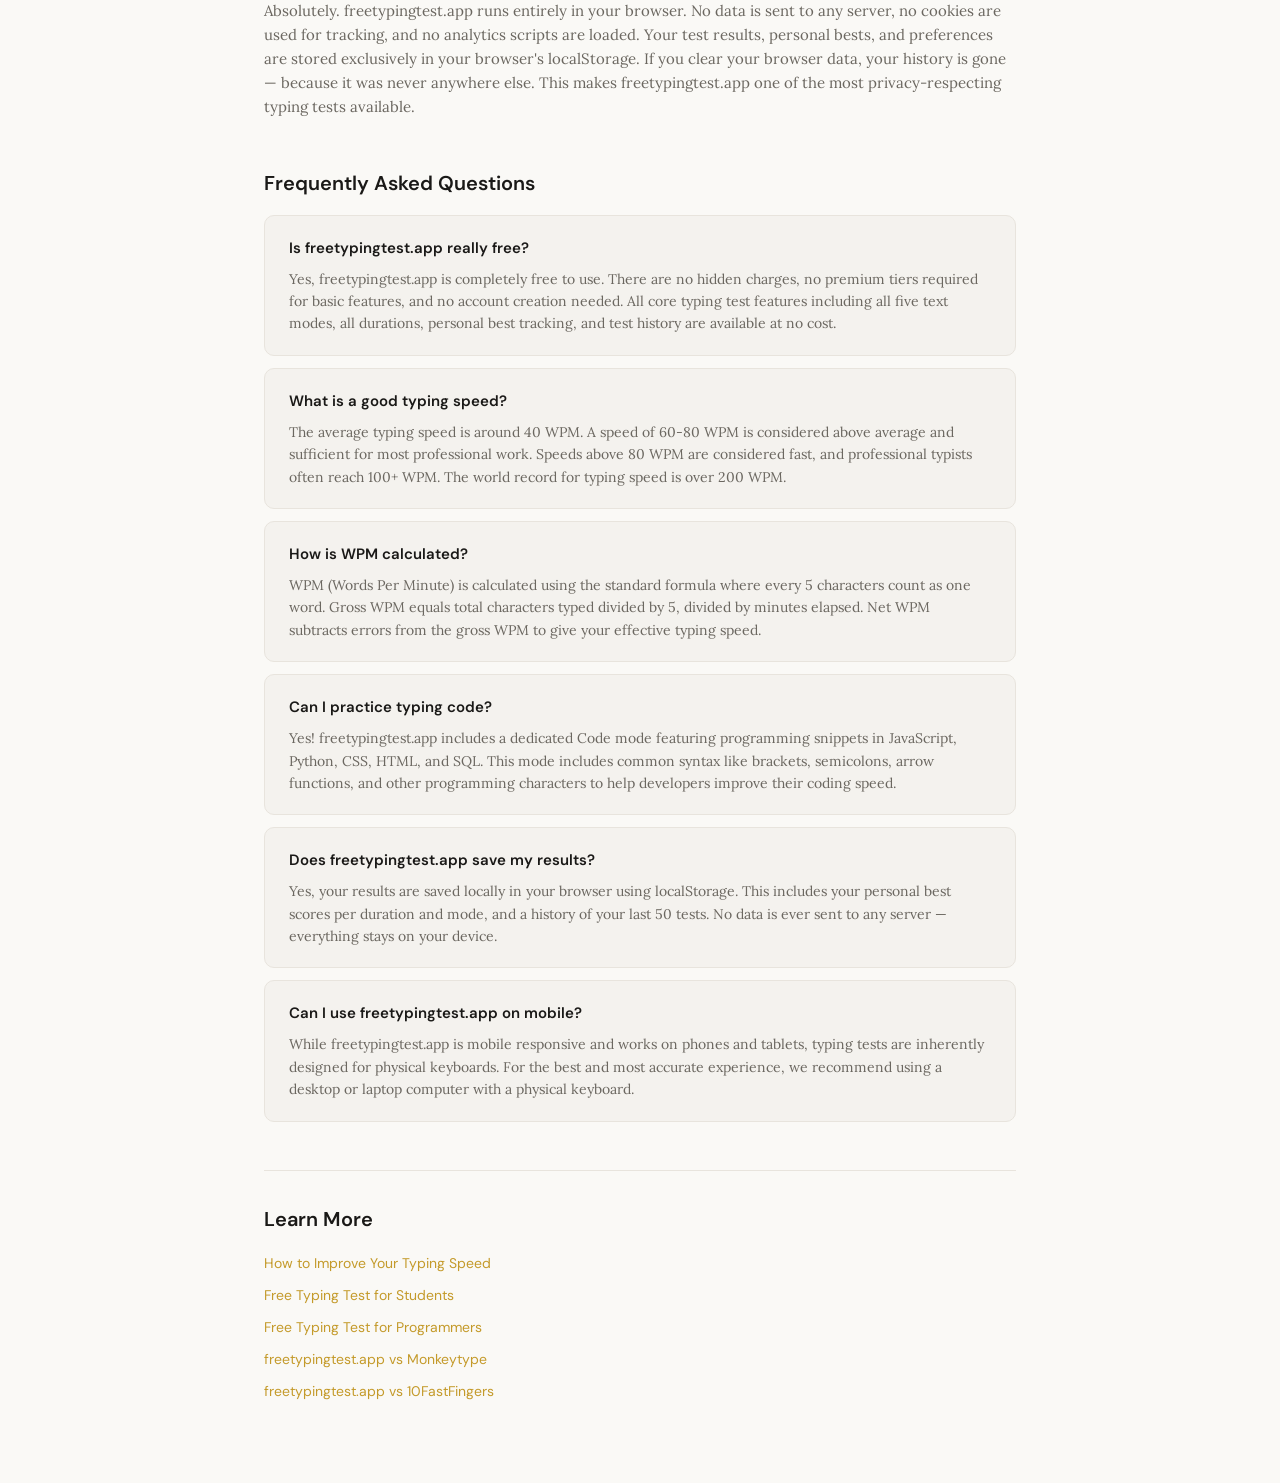
==== commit 385d9ccd: "Fix SEO, accessibility, and service worker issues from codebase audit Meta/SEO fixes: - og:image now" ====
--- a/index.html
+++ b/index.html
@@ -8,11 +8,11 @@
 <meta name="theme-color" content="#C49A2A">
 <meta property="og:title" content="Free Typing Speed Test Online | freetypingtest.app">
 <meta property="og:description" content="Free online typing speed test. Measure WPM, accuracy, and consistency. Multiple modes, detailed stats. No login, no tracking.">
-<meta property="og:image" content="/og-image.svg">
-<meta property="og:url" content="https://freetypingtest.app">
+<meta property="og:image" content="https://freetypingtest.app/og-image.svg">
+<meta property="og:url" content="https://freetypingtest.app/">
 <meta property="og:type" content="website">
 <meta name="twitter:card" content="summary_large_image">
-<link rel="canonical" href="https://freetypingtest.app">
+<link rel="canonical" href="https://freetypingtest.app/">
 <link rel="manifest" href="/manifest.json">
 <link rel="preconnect" href="https://fonts.googleapis.com">
 <link rel="preconnect" href="https://fonts.gstatic.com" crossorigin>
@@ -159,14 +159,14 @@
         <div class="text-display" id="textDisplay"></div>
         <div class="focus-hint" id="focusHint">Click here or start typing</div>
       </div>
-      <input type="text" id="hiddenInput" class="hidden-input" autocomplete="off" autocorrect="off" autocapitalize="off" spellcheck="false">
+      <input type="text" id="hiddenInput" class="hidden-input" autocomplete="off" autocorrect="off" autocapitalize="off" spellcheck="false" aria-label="Typing input">
     </div>
 
     <!-- Start Prompt -->
     <div class="start-prompt" id="startPrompt">Start typing to begin the test</div>
 
     <!-- Live Stats -->
-    <div class="live-stats" id="liveStats">
+    <div class="live-stats" id="liveStats" aria-live="polite">
       <div class="live-stat">
         <span class="live-stat-value" id="liveWpm">0</span>
         <span class="live-stat-label">WPM</span>
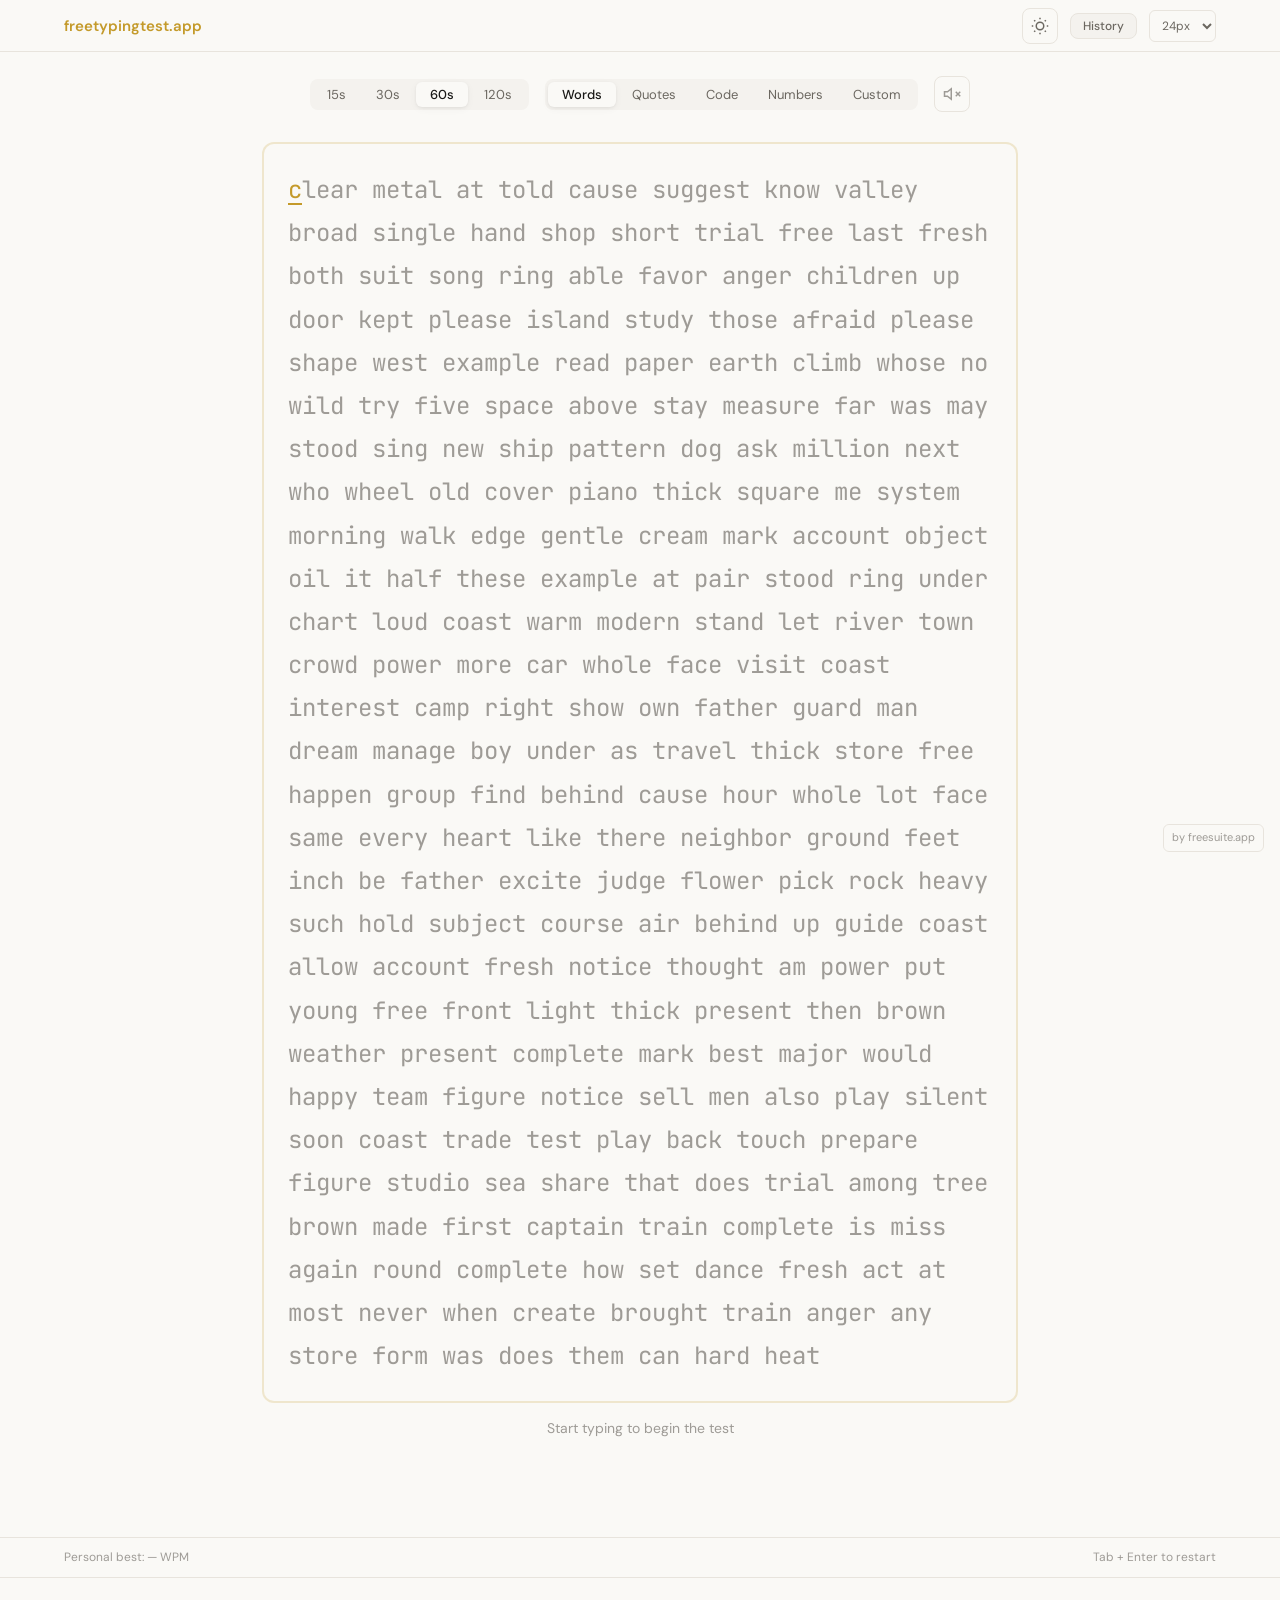
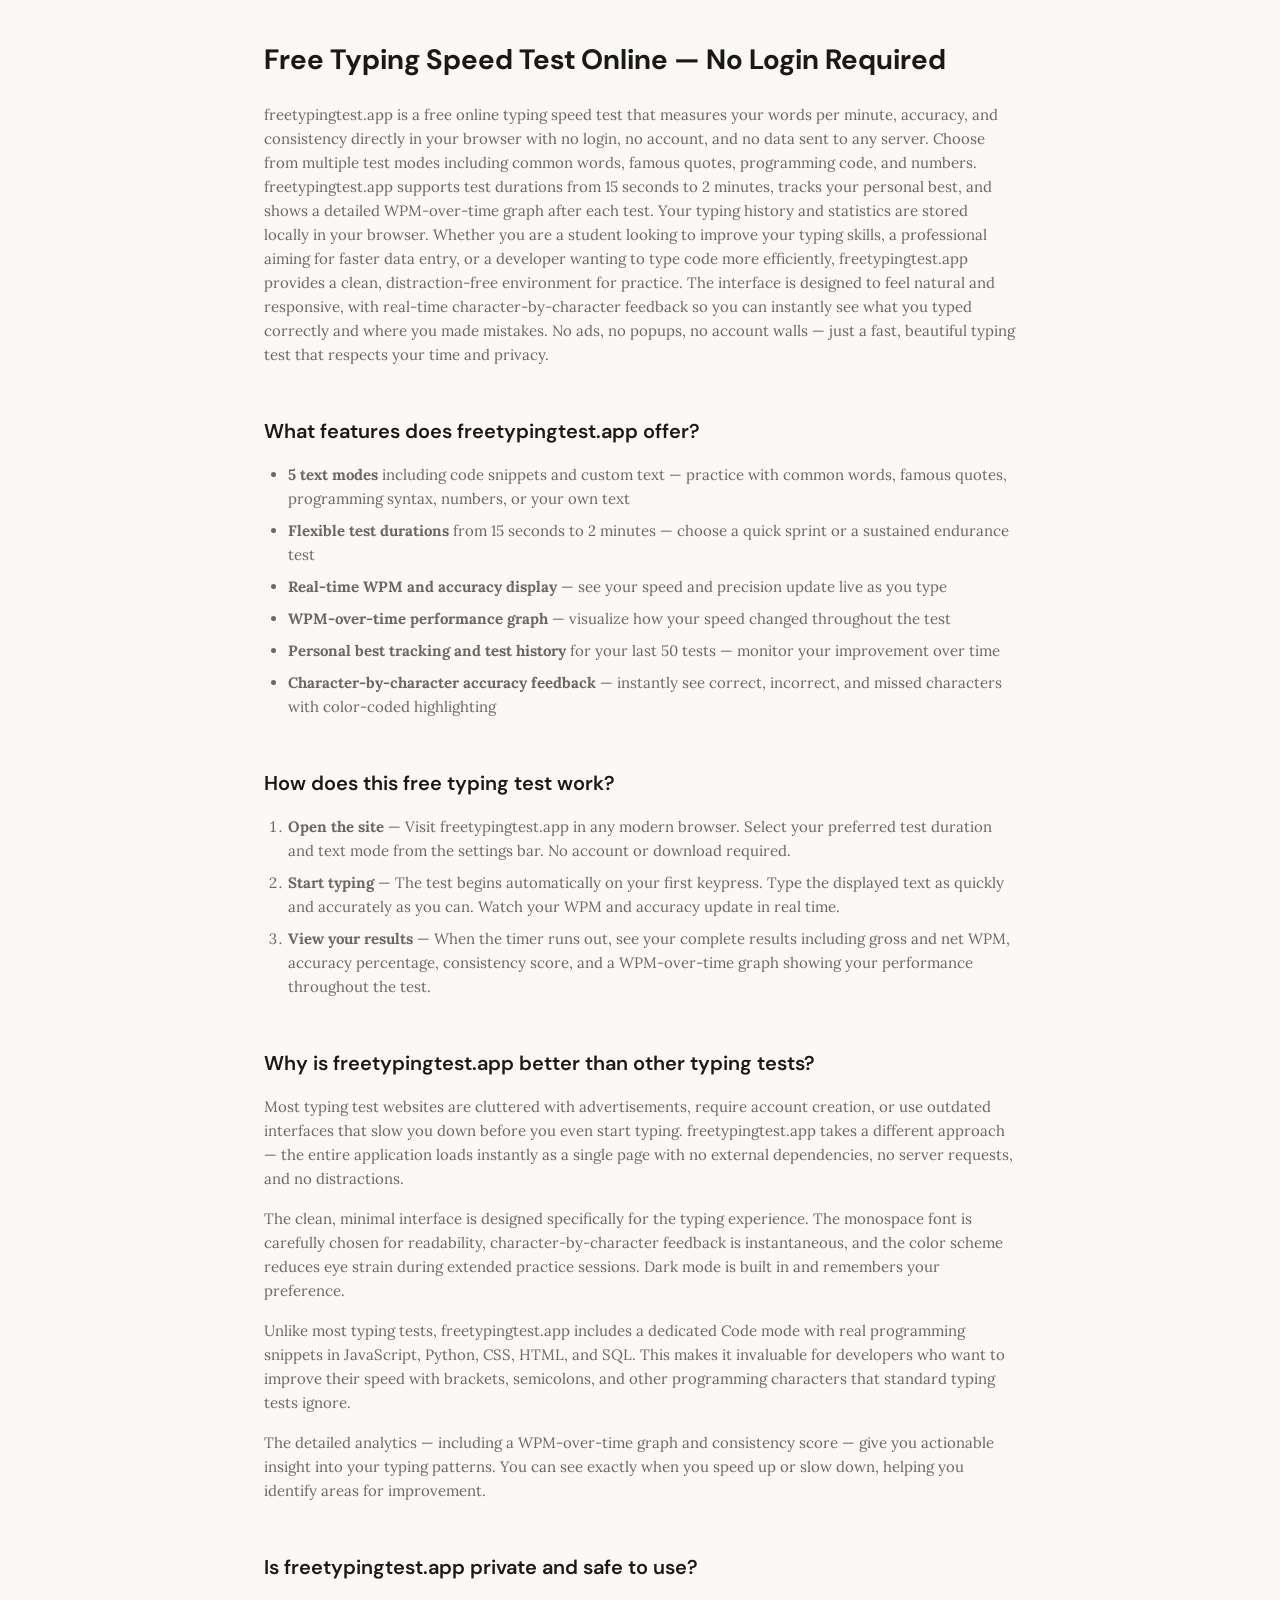
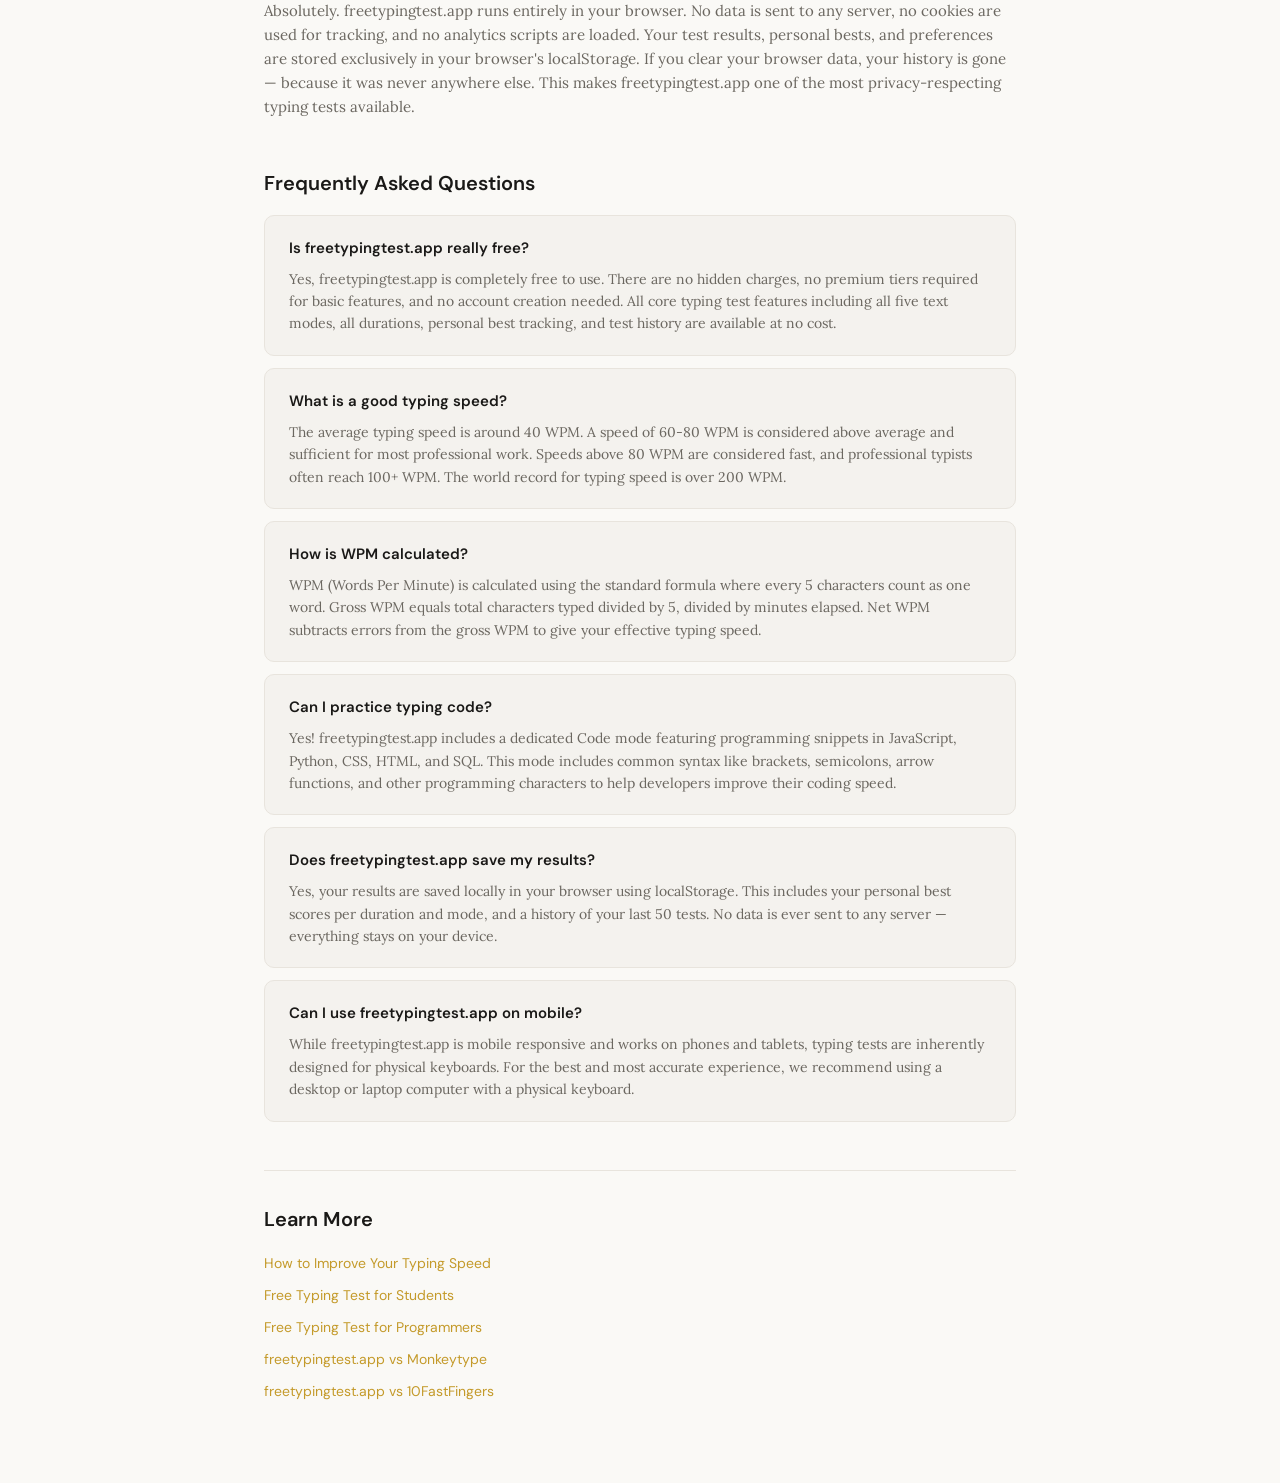
==== commit 5c848732: "Add SVG favicon and link it across all pages - favicon.svg: dark rounded square with gold "T" and ty" ====
--- a/index.html
+++ b/index.html
@@ -6,6 +6,7 @@
 <title>Free Typing Speed Test Online - No Login Required | freetypingtest.app</title>
 <meta name="description" content="Free online typing speed test. Measure WPM, accuracy, and consistency. Multiple modes, detailed stats. No login, no tracking. freetypingtest.app">
 <meta name="theme-color" content="#C49A2A">
+<link rel="icon" type="image/svg+xml" href="/favicon.svg">
 <meta property="og:title" content="Free Typing Speed Test Online | freetypingtest.app">
 <meta property="og:description" content="Free online typing speed test. Measure WPM, accuracy, and consistency. Multiple modes, detailed stats. No login, no tracking.">
 <meta property="og:image" content="https://freetypingtest.app/og-image.svg">
